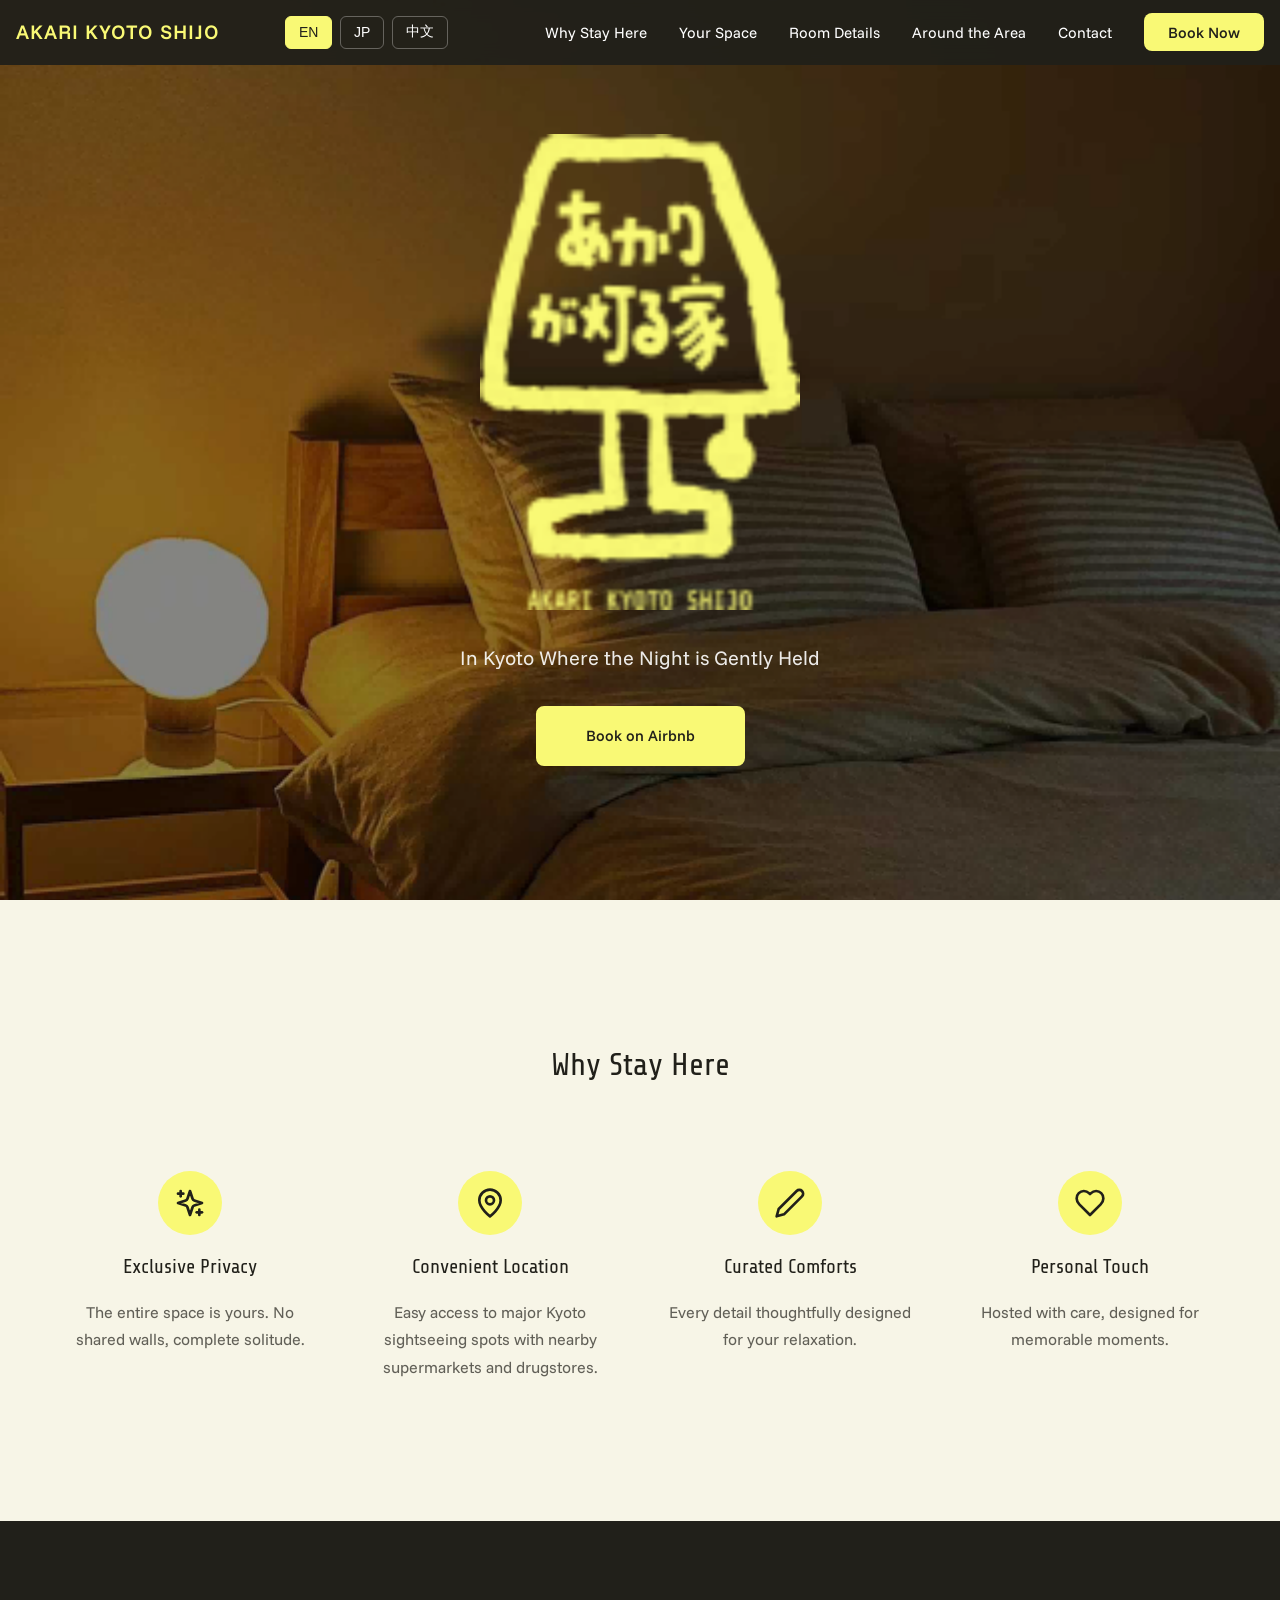
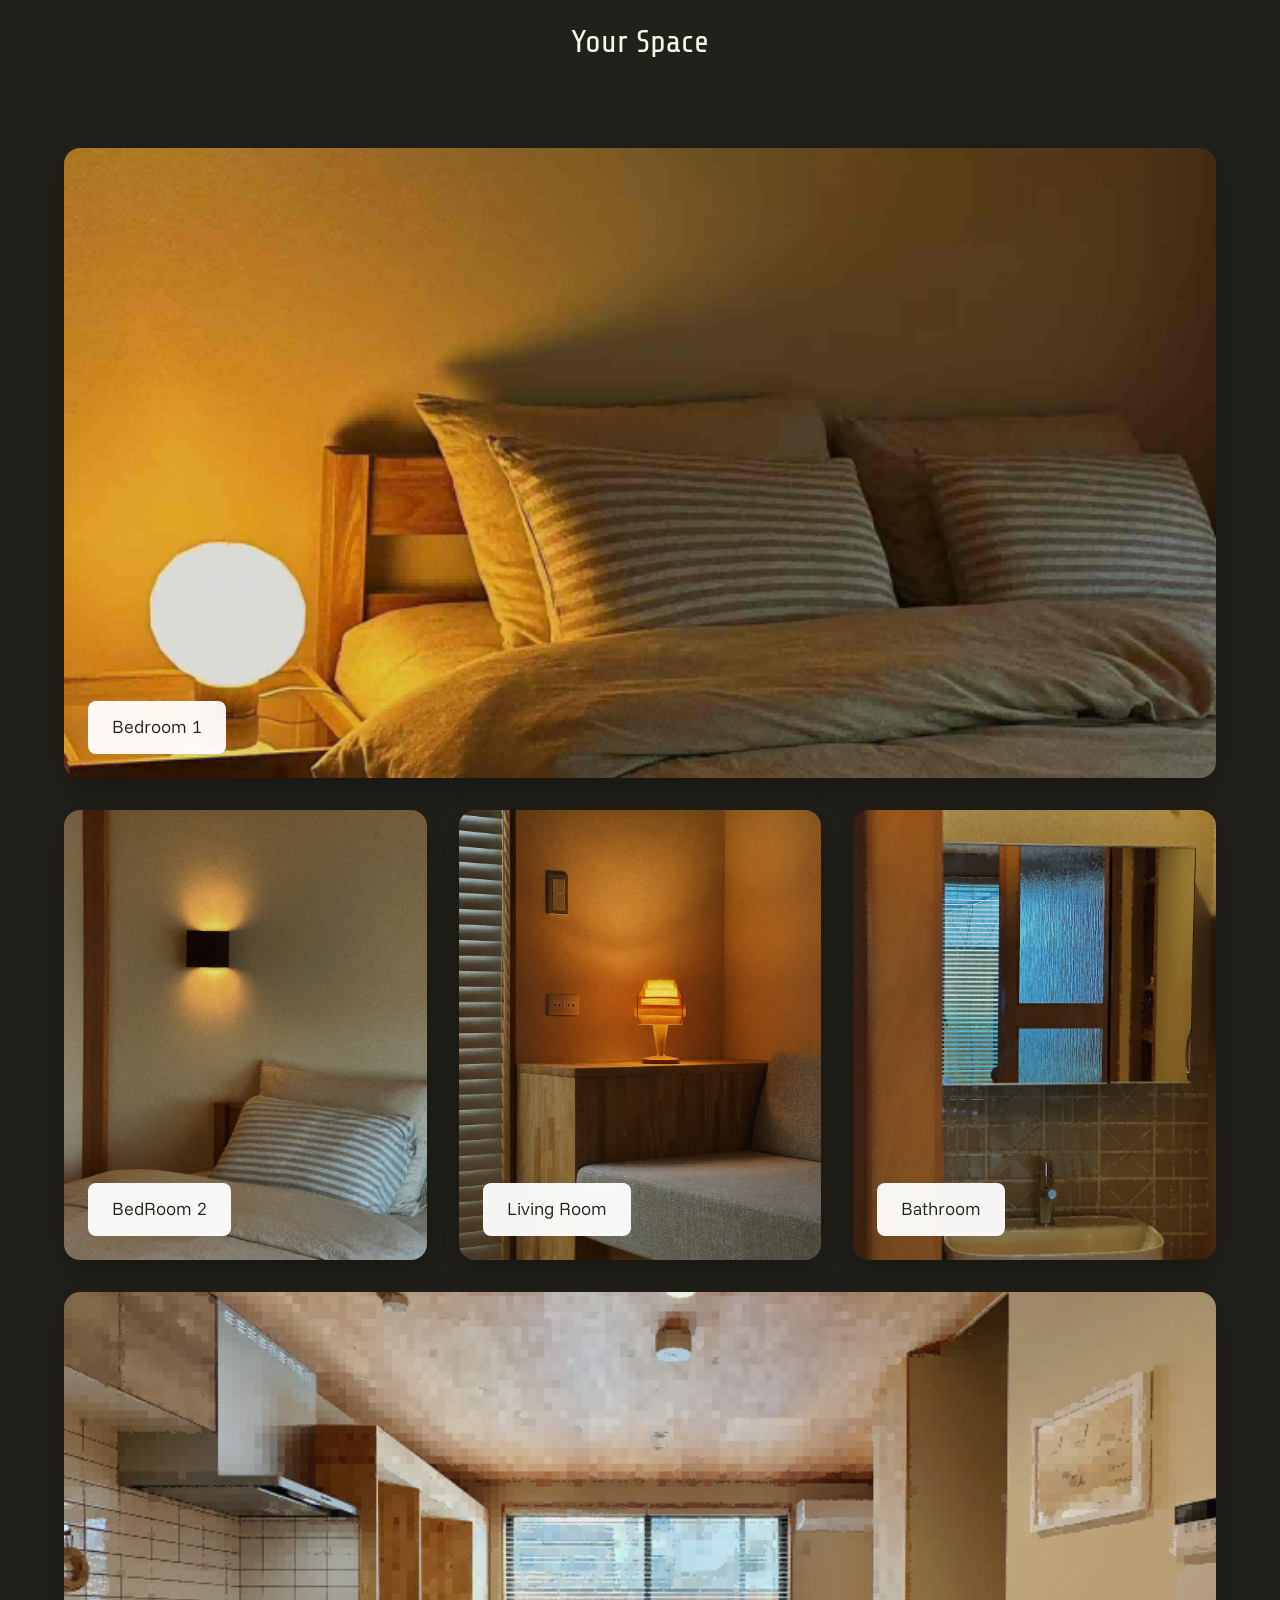
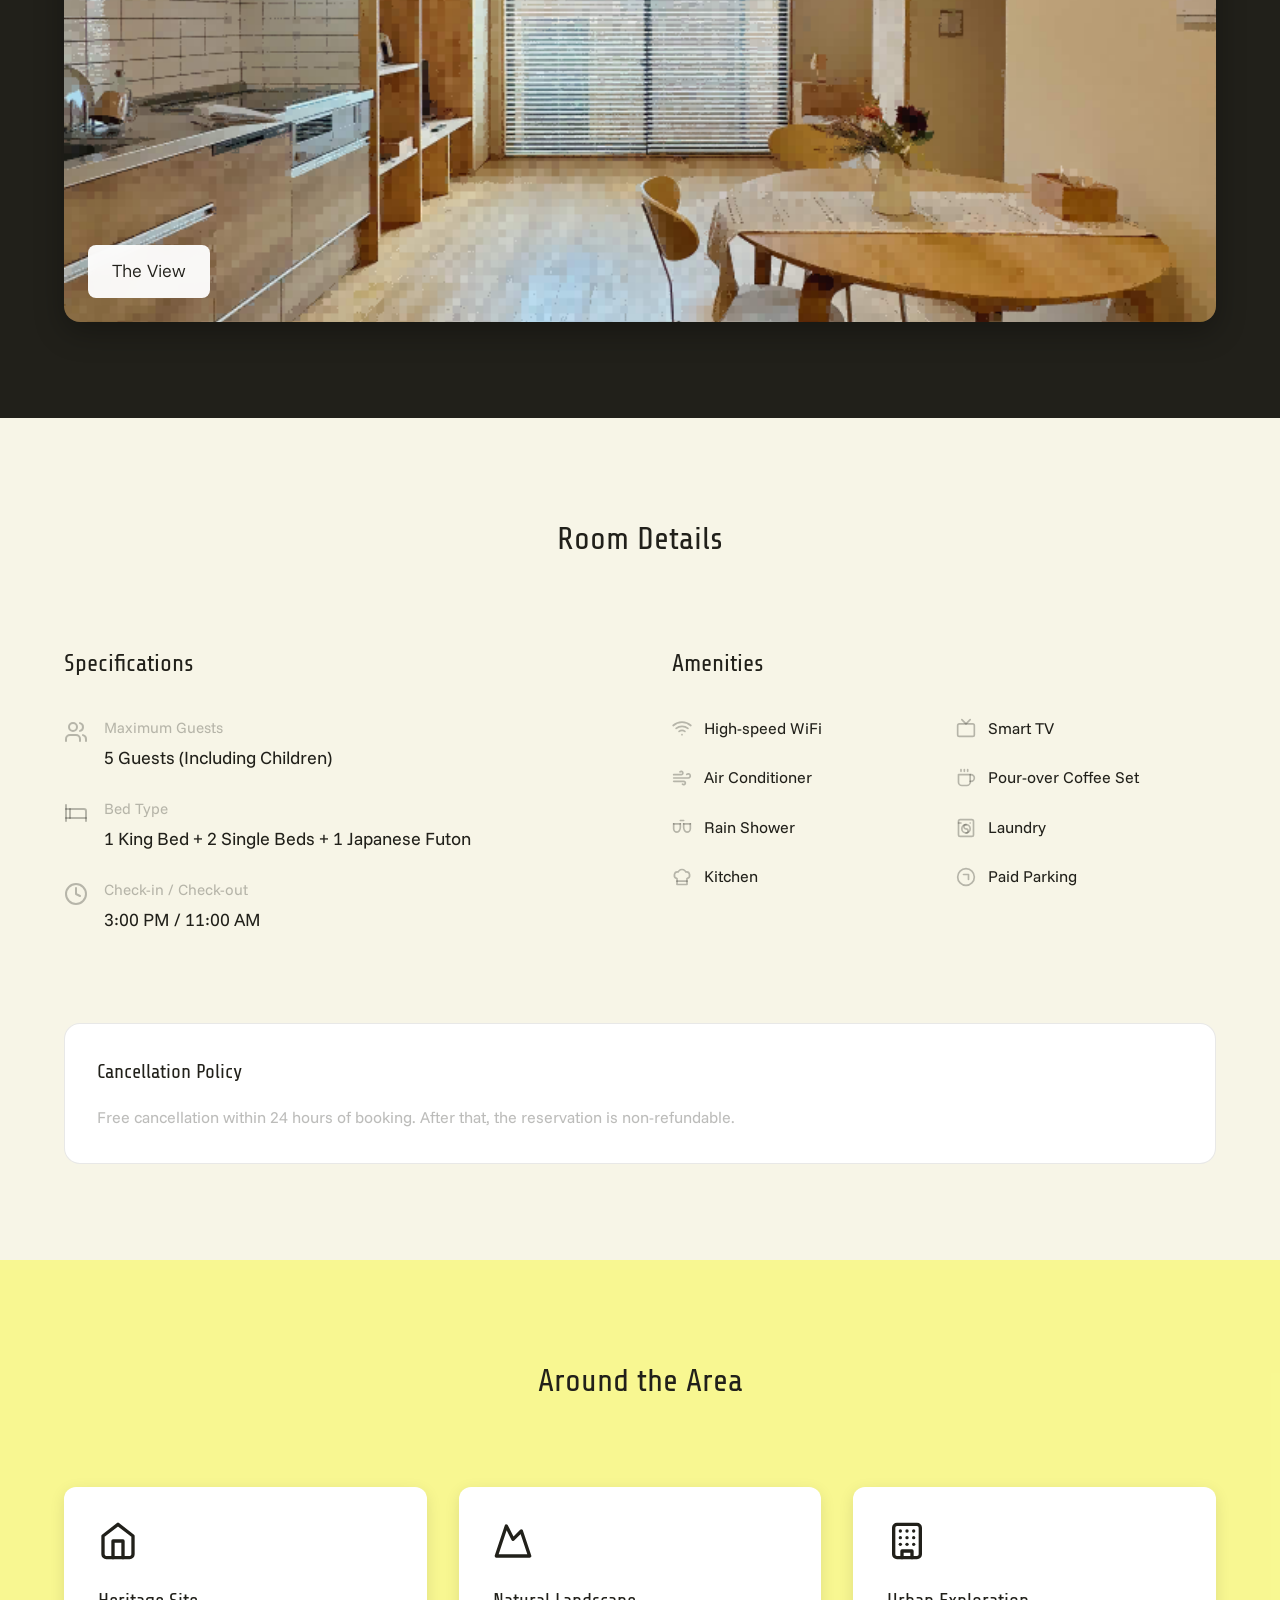
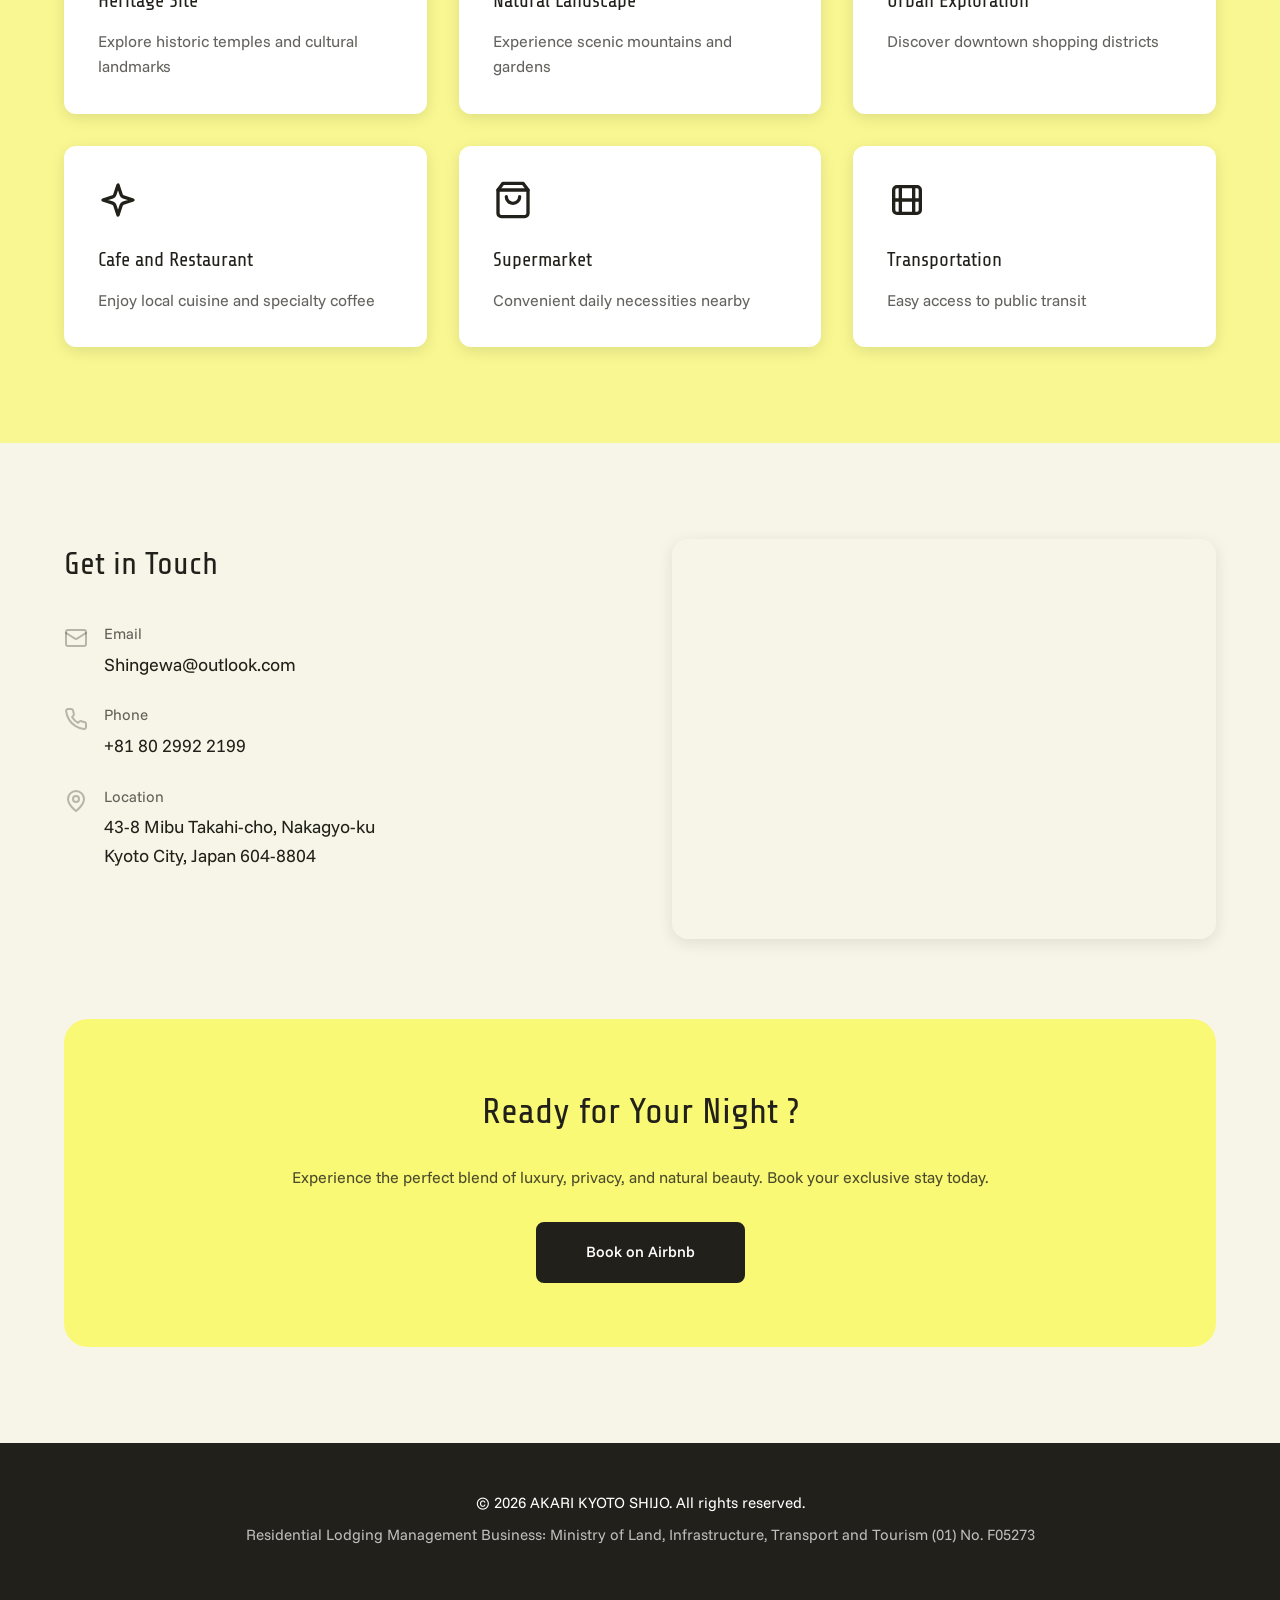
==== index.html @ cf1908b9 "Add files via upload" ====
<!DOCTYPE html>
<html lang="en">
<head>
    <meta charset="UTF-8">
    <meta name="viewport" content="width=device-width, initial-scale=1.0">
    <meta name="description" content="AKARI KYOTO SHIJO - Exclusive boutique homestay in Kyoto with complete privacy and luxury amenities">
    <title>AKARI KYOTO SHIJO | Exclusive Boutique Homestay in Kyoto</title>
    <link rel="stylesheet" href="assets/css/style.css">
    <link rel="preconnect" href="https://fonts.googleapis.com">
    <link rel="preconnect" href="https://fonts.gstatic.com" crossorigin>
    <link href="https://fonts.googleapis.com/css2?family=Share+Tech&family=Funnel+Sans:wght@300;400;500;600&family=M+PLUS+1+Code:wght@300;400;500&family=M+PLUS+1:wght@500&family=Noto+Sans+SC:wght@300;400;500&display=swap" rel="stylesheet">
</head>
<body data-lang="EN">
    <!-- Navigation -->
    <nav class="navigation" id="navigation">
        <div class="nav-container">
            <!-- Logo will be added via CSS background or you can add img tag -->
            <div class="nav-logo">
                <a href="index.html">AKARI KYOTO SHIJO</a>
            </div>

            <!-- Language Switcher -->
            <div class="language-switcher">
                <button class="lang-btn active" data-lang="EN">EN</button>
                <button class="lang-btn" data-lang="JP">JP</button>
                <button class="lang-btn" data-lang="中文">中文</button>
            </div>

            <!-- Mobile Menu Toggle -->
            <button class="mobile-menu-toggle" id="mobile-menu-toggle">
                <span></span>
                <span></span>
                <span></span>
            </button>

            <!-- Navigation Menu -->
            <ul class="nav-menu" id="nav-menu">
                <li><a href="#why-stay" data-i18n="nav.whyStay">Why Stay Here</a></li>
                <li><a href="#your-space" data-i18n="nav.yourSpace">Your Space</a></li>
                <li><a href="#room-details" data-i18n="nav.roomDetails">Room Details</a></li>
                <li><a href="#area" data-i18n="nav.area">Around the Area</a></li>
                <li><a href="#contact" data-i18n="nav.contact">Contact</a></li>
                <li><a href="https://airbnb.com" target="_blank" class="btn-book" data-i18n="nav.bookNow">Book Now</a></li>
            </ul>
        </div>
    </nav>

    <!-- Hero Section -->
    <section id="home" class="hero-section">
        <div class="hero-slideshow">
            <img src="assets/images/hero-1.png" alt="AKARI KYOTO SHIJO" class="hero-image active">
            <img src="assets/images/hero-2.png" alt="AKARI KYOTO SHIJO" class="hero-image">
            <img src="assets/images/hero-3.png" alt="AKARI KYOTO SHIJO" class="hero-image">
            <img src="assets/images/hero-4.png" alt="AKARI KYOTO SHIJO" class="hero-image">
            <div class="hero-overlay"></div>
        </div>
        
        <div class="hero-content">
            <img src="assets/images/logo.png" alt="AKARI KYOTO SHIJO" class="hero-logo">
            <p class="hero-tagline" data-i18n="hero.tagline">In Kyoto Where the Night is Gently Held</p>
            <a href="https://airbnb.com" target="_blank" class="btn-primary" data-i18n="hero.cta">Book on Airbnb</a>
        </div>
    </section>

    <!-- Why Stay Here -->
    <section id="why-stay" class="why-stay-section">
        <div class="container">
            <h2 class="section-title" data-i18n="whyStay.title">Why Stay Here</h2>
            
            <div class="why-stay-grid">
                <div class="feature-card">
                    <div class="feature-icon">
                        <svg xmlns="http://www.w3.org/2000/svg" width="32" height="32" viewBox="0 0 24 24" fill="none" stroke="currentColor" stroke-width="2" stroke-linecap="round" stroke-linejoin="round"><path d="m12 3-1.912 5.813a2 2 0 0 1-1.275 1.275L3 12l5.813 1.912a2 2 0 0 1 1.275 1.275L12 21l1.912-5.813a2 2 0 0 1 1.275-1.275L21 12l-5.813-1.912a2 2 0 0 1-1.275-1.275L12 3Z"/><path d="M5 3v4"/><path d="M19 17v4"/><path d="M3 5h4"/><path d="M17 19h4"/></svg>
                    </div>
                    <h3 data-i18n="whyStay.privacy.title">Exclusive Privacy</h3>
                    <p data-i18n="whyStay.privacy.desc">The entire space is yours. No shared walls, complete solitude.</p>
                </div>

                <div class="feature-card">
                    <div class="feature-icon">
                        <svg xmlns="http://www.w3.org/2000/svg" width="32" height="32" viewBox="0 0 24 24" fill="none" stroke="currentColor" stroke-width="2" stroke-linecap="round" stroke-linejoin="round"><path d="M20 10c0 6-8 12-8 12s-8-6-8-12a8 8 0 0 1 16 0Z"/><circle cx="12" cy="10" r="3"/></svg>
                    </div>
                    <h3 data-i18n="whyStay.nature.title">Convenient Location</h3>
                    <p data-i18n="whyStay.nature.desc">Easy access to major Kyoto sightseeing spots with nearby supermarkets and drugstores.</p>
                </div>

                <div class="feature-card">
                    <div class="feature-icon">
                        <svg xmlns="http://www.w3.org/2000/svg" width="32" height="32" viewBox="0 0 24 24" fill="none" stroke="currentColor" stroke-width="2" stroke-linecap="round" stroke-linejoin="round"><path d="M17 3a2.828 2.828 0 1 1 4 4L7.5 20.5 2 22l1.5-5.5L17 3z"/></svg>
                    </div>
                    <h3 data-i18n="whyStay.comfort.title">Curated Comforts</h3>
                    <p data-i18n="whyStay.comfort.desc">Every detail thoughtfully designed for your relaxation.</p>
                </div>

                <div class="feature-card">
                    <div class="feature-icon">
                        <svg xmlns="http://www.w3.org/2000/svg" width="32" height="32" viewBox="0 0 24 24" fill="none" stroke="currentColor" stroke-width="2" stroke-linecap="round" stroke-linejoin="round"><path d="M20.42 4.58a5.4 5.4 0 0 0-7.65 0l-.77.78-.77-.78a5.4 5.4 0 0 0-7.65 0C1.46 6.7 1.33 10.28 4 13l8 8 8-8c2.67-2.72 2.54-6.3.42-8.42z"/></svg>
                    </div>
                    <h3 data-i18n="whyStay.touch.title">Personal Touch</h3>
                    <p data-i18n="whyStay.touch.desc">Hosted with care, designed for memorable moments.</p>
                </div>
            </div>
        </div>
    </section>

    <!-- Space Gallery -->
    <section id="your-space" class="space-section">
        <div class="container">
            <h2 class="section-title light" data-i18n="space.title">Your Space</h2>

            <div class="space-grid">
                <!-- Bedroom 1 (Full Width) -->
                <div class="space-item full-width" data-gallery="bedroom1">
                    <img src="assets/images/bedroom1-main.png" alt="Bedroom 1">
                    <div class="space-label">
                        <p data-i18n="space.bedroom1">Bedroom 1</p>
                    </div>
                </div>

                <!-- Grid Row -->
                <div class="space-item" data-gallery="bedroom2">
                    <img src="assets/images/bedroom2-main.png" alt="Bedroom 2">
                    <div class="space-label">
                        <p data-i18n="space.bedroom2">Bedroom 2</p>
                    </div>
                </div>

                <div class="space-item" data-gallery="livingRoom">
                    <img src="assets/images/living-main.png" alt="Living Room">
                    <div class="space-label">
                        <p data-i18n="space.livingRoom">Living Room</p>
                    </div>
                </div>

                <div class="space-item" data-gallery="bathroom">
                    <img src="assets/images/bathroom-main.png" alt="Bathroom">
                    <div class="space-label">
                        <p data-i18n="space.bathroom">Bathroom</p>
                    </div>
                </div>

                <!-- View (Full Width) -->
                <div class="space-item full-width" data-gallery="view">
                    <img src="assets/images/view-main.png" alt="The View">
                    <div class="space-label">
                        <p data-i18n="space.view">The View</p>
                    </div>
                </div>
            </div>
        </div>
    </section>

    <!-- Gallery Modal -->
    <div id="gallery-modal" class="gallery-modal">
        <div class="gallery-modal-content">
            <button class="gallery-close">&times;</button>
            <h3 id="gallery-title"></h3>
            <div class="gallery-slideshow">
                <button class="gallery-prev">&#10094;</button>
                <div class="gallery-images" id="gallery-images"></div>
                <button class="gallery-next">&#10095;</button>
            </div>
        </div>
    </div>

    <!-- Room Details -->
    <section id="room-details" class="room-details-section">
        <div class="container">
            <h2 class="section-title" data-i18n="roomDetails.title">Room Details</h2>

            <div class="room-details-grid">
                <!-- Specifications -->
                <div class="room-specs">
                    <h3 data-i18n="roomDetails.specs">Specifications</h3>
                    
                    <div class="spec-item">
                        <svg xmlns="http://www.w3.org/2000/svg" width="24" height="24" viewBox="0 0 24 24" fill="none" stroke="currentColor" stroke-width="2" stroke-linecap="round" stroke-linejoin="round"><path d="M16 21v-2a4 4 0 0 0-4-4H6a4 4 0 0 0-4 4v2"/><circle cx="9" cy="7" r="4"/><path d="M22 21v-2a4 4 0 0 0-3-3.87"/><path d="M16 3.13a4 4 0 0 1 0 7.75"/></svg>
                        <div>
                            <p class="label" data-i18n="roomDetails.maxGuests">Maximum Guests</p>
                            <p class="value" data-i18n="roomDetails.maxGuestsValue">5 Guests (Including Children)</p>
                        </div>
                    </div>

                    <div class="spec-item">
                        <svg xmlns="http://www.w3.org/2000/svg" width="24" height="24" viewBox="0 0 24 24" fill="none" stroke="currentColor" stroke-width="2" stroke-linecap="round" stroke-linejoin="round"><path d="M2 4v16"/><path d="M2 8h18a2 2 0 0 1 2 2v10"/><path d="M2 17h20"/><path d="M6 8v9"/></svg>
                        <div>
                            <p class="label" data-i18n="roomDetails.bedType">Bed Type</p>
                            <p class="value" data-i18n="roomDetails.bedTypeValue">1 King Bed + 2 Single Beds + 1 Japanese Futon</p>
                        </div>
                    </div>

                    <div class="spec-item">
                        <svg xmlns="http://www.w3.org/2000/svg" width="24" height="24" viewBox="0 0 24 24" fill="none" stroke="currentColor" stroke-width="2" stroke-linecap="round" stroke-linejoin="round"><circle cx="12" cy="12" r="10"/><polyline points="12 6 12 12 16 14"/></svg>
                        <div>
                            <p class="label" data-i18n="roomDetails.checkInOut">Check-in / Check-out</p>
                            <p class="value" data-i18n="roomDetails.checkInOutValue">3:00 PM / 11:00 AM</p>
                        </div>
                    </div>
                </div>

                <!-- Amenities -->
                <div class="room-amenities">
                    <h3 data-i18n="roomDetails.amenities">Amenities</h3>
                    
                    <div class="amenities-grid">
                        <div class="amenity-item">
                            <svg xmlns="http://www.w3.org/2000/svg" width="20" height="20" viewBox="0 0 24 24" fill="none" stroke="currentColor" stroke-width="2" stroke-linecap="round" stroke-linejoin="round"><path d="M5 12.55a11 11 0 0 1 14.08 0"/><path d="M1.42 9a16 16 0 0 1 21.16 0"/><path d="M8.53 16.11a6 6 0 0 1 6.95 0"/><line x1="12" y1="20" x2="12.01" y2="20"/></svg>
                            <span data-i18n="roomDetails.wifi">High-speed WiFi</span>
                        </div>
                        <div class="amenity-item">
                            <svg xmlns="http://www.w3.org/2000/svg" width="20" height="20" viewBox="0 0 24 24" fill="none" stroke="currentColor" stroke-width="2" stroke-linecap="round" stroke-linejoin="round"><rect x="2" y="7" width="20" height="15" rx="2" ry="2"/><polyline points="17 2 12 7 7 2"/></svg>
                            <span data-i18n="roomDetails.tv">Smart TV</span>
                        </div>
                        <div class="amenity-item">
                            <svg xmlns="http://www.w3.org/2000/svg" width="20" height="20" viewBox="0 0 24 24" fill="none" stroke="currentColor" stroke-width="2" stroke-linecap="round" stroke-linejoin="round"><path d="M17.7 7.7a2.5 2.5 0 1 1 1.8 4.3H2"/><path d="M9.6 4.6A2 2 0 1 1 11 8H2"/><path d="M12.6 19.4A2 2 0 1 0 14 16H2"/></svg>
                            <span data-i18n="roomDetails.ac">Air Conditioner</span>
                        </div>
                        <div class="amenity-item">
                            <svg xmlns="http://www.w3.org/2000/svg" width="20" height="20" viewBox="0 0 24 24" fill="none" stroke="currentColor" stroke-width="2" stroke-linecap="round" stroke-linejoin="round"><path d="M17 8h1a4 4 0 1 1 0 8h-1"/><path d="M3 8h14v9a4 4 0 0 1-4 4H7a4 4 0 0 1-4-4Z"/><line x1="6" y1="2" x2="6" y2="4"/><line x1="10" y1="2" x2="10" y2="4"/><line x1="14" y1="2" x2="14" y2="4"/></svg>
                            <span data-i18n="roomDetails.coffee">Pour-over Coffee Set</span>
                        </div>
                        <div class="amenity-item">
                            <svg xmlns="http://www.w3.org/2000/svg" width="20" height="20" viewBox="0 0 24 24" fill="none" stroke="currentColor" stroke-width="2" stroke-linecap="round" stroke-linejoin="round"><path d="M10 3h4"/><path d="M10 7v4c0 3.3-2 6-4 6a4 4 0 0 1-4-4V7"/><line x1="2" y1="7" x2="10" y2="7"/><path d="M14 7v4c0 3.3 2 6 4 6a4 4 0 0 0 4-4V7"/><line x1="14" y1="7" x2="22" y2="7"/></svg>
                            <span data-i18n="roomDetails.shower">Rain Shower</span>
                        </div>
                        <div class="amenity-item">
                            <svg xmlns="http://www.w3.org/2000/svg" width="20" height="20" viewBox="0 0 24 24" fill="none" stroke="currentColor" stroke-width="2" stroke-linecap="round" stroke-linejoin="round"><path d="M3 6h3"/><path d="M17 6h.01"/><rect width="18" height="20" x="3" y="2" rx="2"/><circle cx="12" cy="13" r="5"/><path d="M12 18a2.5 2.5 0 0 0 0-5 2.5 2.5 0 0 1 0-5"/></svg>
                            <span data-i18n="roomDetails.laundry">Laundry</span>
                        </div>
                        <div class="amenity-item">
                            <svg xmlns="http://www.w3.org/2000/svg" width="20" height="20" viewBox="0 0 24 24" fill="none" stroke="currentColor" stroke-width="2" stroke-linecap="round" stroke-linejoin="round"><path d="M6 13.87A4 4 0 0 1 7.41 6a5.11 5.11 0 0 1 1.05-1.54 5 5 0 0 1 7.08 0A5.11 5.11 0 0 1 16.59 6 4 4 0 0 1 18 13.87V21H6Z"/><line x1="6" y1="17" x2="18" y2="17"/></svg>
                            <span data-i18n="roomDetails.supermarket">Kitchen</span>
                        </div>
                        <div class="amenity-item">
                            <svg xmlns="http://www.w3.org/2000/svg" width="20" height="20" viewBox="0 0 24 24" fill="none" stroke="currentColor" stroke-width="2" stroke-linecap="round" stroke-linejoin="round"><circle cx="12" cy="12" r="10"/><path d="M9 9h6v6"/></svg>
                            <span data-i18n="roomDetails.parking">Paid Parking</span>
                        </div>
                    </div>
                </div>
            </div>

            <!-- Cancellation Policy -->
            <div class="cancellation-policy">
                <h3 data-i18n="roomDetails.cancellation">Cancellation Policy</h3>
                <p data-i18n="roomDetails.cancellationText">Free cancellation within 24 hours of booking. After that, the reservation is non-refundable.</p>
            </div>
        </div>
    </section>

    <!-- Around the Area -->
    <section id="area" class="area-section">
        <div class="container">
            <h2 class="section-title" data-i18n="area.title">Around the Area</h2>

            <div class="area-grid">
                <a href="heritage-site.html" class="area-card">
                    <svg xmlns="http://www.w3.org/2000/svg" width="40" height="40" viewBox="0 0 24 24" fill="none" stroke="currentColor" stroke-width="2" stroke-linecap="round" stroke-linejoin="round"><path d="M3 9l9-7 9 7v11a2 2 0 0 1-2 2H5a2 2 0 0 1-2-2z"/><polyline points="9 22 9 12 15 12 15 22"/></svg>
                    <h3 data-i18n="area.heritage.title">Heritage Site</h3>
                    <p data-i18n="area.heritage.desc">Explore historic temples and cultural landmarks</p>
                </a>

                <a href="natural-landscape.html" class="area-card">
                    <svg xmlns="http://www.w3.org/2000/svg" width="40" height="40" viewBox="0 0 24 24" fill="none" stroke="currentColor" stroke-width="2" stroke-linecap="round" stroke-linejoin="round"><path d="m8 3 4 8 5-5 5 15H2L8 3z"/></svg>
                    <h3 data-i18n="area.nature.title">Natural Landscape</h3>
                    <p data-i18n="area.nature.desc">Experience scenic mountains and gardens</p>
                </a>

                <a href="urban-exploration.html" class="area-card">
                    <svg xmlns="http://www.w3.org/2000/svg" width="40" height="40" viewBox="0 0 24 24" fill="none" stroke="currentColor" stroke-width="2" stroke-linecap="round" stroke-linejoin="round"><rect width="16" height="20" x="4" y="2" rx="2" ry="2"/><path d="M9 22v-4h6v4"/><path d="M8 6h.01"/><path d="M16 6h.01"/><path d="M12 6h.01"/><path d="M12 10h.01"/><path d="M12 14h.01"/><path d="M16 10h.01"/><path d="M16 14h.01"/><path d="M8 10h.01"/><path d="M8 14h.01"/></svg>
                    <h3 data-i18n="area.urban.title">Urban Exploration</h3>
                    <p data-i18n="area.urban.desc">Discover downtown shopping districts</p>
                </a>

                <a href="cafe-restaurant.html" class="area-card">
                    <svg xmlns="http://www.w3.org/2000/svg" width="40" height="40" viewBox="0 0 24 24" fill="none" stroke="currentColor" stroke-width="2" stroke-linecap="round" stroke-linejoin="round"><path d="m12 3-1.912 5.813a2 2 0 0 1-1.275 1.275L3 12l5.813 1.912a2 2 0 0 1 1.275 1.275L12 21l1.912-5.813a2 2 0 0 1 1.275-1.275L21 12l-5.813-1.912a2 2 0 0 1-1.275-1.275L12 3Z"/></svg>
                    <h3 data-i18n="area.cafe.title">Cafe and Restaurant</h3>
                    <p data-i18n="area.cafe.desc">Enjoy local cuisine and specialty coffee</p>
                </a>

                <a href="supermarket.html" class="area-card">
                    <svg xmlns="http://www.w3.org/2000/svg" width="40" height="40" viewBox="0 0 24 24" fill="none" stroke="currentColor" stroke-width="2" stroke-linecap="round" stroke-linejoin="round"><path d="M6 2L3 6v14a2 2 0 0 0 2 2h14a2 2 0 0 0 2-2V6l-3-4z"/><line x1="3" y1="6" x2="21" y2="6"/><path d="M16 10a4 4 0 0 1-8 0"/></svg>
                    <h3 data-i18n="area.supermarket.title">Supermarket</h3>
                    <p data-i18n="area.supermarket.desc">Convenient daily necessities nearby</p>
                </a>

                <a href="transportation.html" class="area-card">
                    <svg xmlns="http://www.w3.org/2000/svg" width="40" height="40" viewBox="0 0 24 24" fill="none" stroke="currentColor" stroke-width="2" stroke-linecap="round" stroke-linejoin="round"><rect x="4" y="4" width="16" height="16" rx="2"/><path d="M4 12h16"/><path d="M8 4v16"/><path d="M16 4v16"/></svg>
                    <h3 data-i18n="area.transport.title">Transportation</h3>
                    <p data-i18n="area.transport.desc">Easy access to public transit</p>
                </a>
            </div>
        </div>
    </section>

    <!-- Contact Section -->
    <section id="contact" class="contact-section">
        <div class="container">
            <div class="contact-grid">
                <!-- Contact Info -->
                <div class="contact-info">
                    <h2 data-i18n="contact.title">Get in Touch</h2>
                    
                    <div class="contact-item">
                        <svg xmlns="http://www.w3.org/2000/svg" width="24" height="24" viewBox="0 0 24 24" fill="none" stroke="currentColor" stroke-width="2" stroke-linecap="round" stroke-linejoin="round"><rect width="20" height="16" x="2" y="4" rx="2"/><path d="m22 7-8.97 5.7a1.94 1.94 0 0 1-2.06 0L2 7"/></svg>
                        <div>
                            <p class="label" data-i18n="contact.email">Email</p>
                            <a href="mailto:Shingewa@outlook.com">Shingewa@outlook.com</a>
                        </div>
                    </div>

                    <div class="contact-item">
                        <svg xmlns="http://www.w3.org/2000/svg" width="24" height="24" viewBox="0 0 24 24" fill="none" stroke="currentColor" stroke-width="2" stroke-linecap="round" stroke-linejoin="round"><path d="M22 16.92v3a2 2 0 0 1-2.18 2 19.79 19.79 0 0 1-8.63-3.07 19.5 19.5 0 0 1-6-6 19.79 19.79 0 0 1-3.07-8.67A2 2 0 0 1 4.11 2h3a2 2 0 0 1 2 1.72 12.84 12.84 0 0 0 .7 2.81 2 2 0 0 1-.45 2.11L8.09 9.91a16 16 0 0 0 6 6l1.27-1.27a2 2 0 0 1 2.11-.45 12.84 12.84 0 0 0 2.81.7A2 2 0 0 1 22 16.92z"/></svg>
                        <div>
                            <p class="label" data-i18n="contact.phone">Phone</p>
                            <a href="tel:+81802992199">+81 80 2992 2199</a>
                        </div>
                    </div>

                    <div class="contact-item">
                        <svg xmlns="http://www.w3.org/2000/svg" width="24" height="24" viewBox="0 0 24 24" fill="none" stroke="currentColor" stroke-width="2" stroke-linecap="round" stroke-linejoin="round"><path d="M20 10c0 6-8 12-8 12s-8-6-8-12a8 8 0 0 1 16 0Z"/><circle cx="12" cy="10" r="3"/></svg>
                        <div>
                            <p class="label" data-i18n="contact.location">Location</p>
                            <p data-i18n="contact.address">43-8 Mibu Takahi-cho, Nakagyo-ku<br>Kyoto City, Japan 604-8804</p>
                        </div>
                    </div>
                </div>

                <!-- Map -->
                <div class="contact-map">
                    <iframe 
                        src="https://www.google.com/maps/embed?pb=!1m18!1m12!1m3!1d3268.0746865988226!2d135.74417!3d35.00194!2m3!1f0!2f0!3f0!3m2!1i1024!2i768!4f13.1!3m3!1m2!1s0x600108c3c3c3c3c3%3A0x0!2zMzXCsDAwJzA3LjAiTiAxMzXCsDQ0JzM5LjAiRQ!5e0!3m2!1sen!2sjp!4v1234567890"
                        width="100%"
                        height="100%"
                        style="border:0;"
                        allowfullscreen
                        loading="lazy"
                        referrerpolicy="no-referrer-when-downgrade"
                        title="AKARI KYOTO SHIJO Location">
                    </iframe>
                </div>
            </div>

            <!-- Final CTA -->
            <div class="final-cta">
                <h2 data-i18n="contact.ctaTitle">Ready for Your Night ?</h2>
                <p data-i18n="contact.ctaDesc">Experience the perfect blend of luxury, privacy, and natural beauty. Book your exclusive stay today.</p>
                <a href="https://airbnb.com" target="_blank" class="btn-secondary" data-i18n="contact.ctaButton">Book on Airbnb</a>
            </div>
        </div>
    </section>

    <!-- Footer -->
    <footer class="footer">
        <div class="container">
            <p data-i18n="footer.copyright">© 2026 AKARI KYOTO SHIJO. All rights reserved.</p>
            <p class="footer-registration" data-i18n="footer.registration">Residential Lodging Management Business: Ministry of Land, Infrastructure, Transport and Tourism (01) No. F05273</p>
        </div>
    </footer>

    <script src="assets/js/translations.js"></script>
    <script src="assets/js/script.js"></script>
</body>
</html>
---- assets/css/style.css ----
/* ==========================================
   AKARI KYOTO SHIJO - Main Stylesheet
   ========================================== */

/* CSS Reset & Base Styles */
* {
    margin: 0;
    padding: 0;
    box-sizing: border-box;
}

:root {
    --brand-yellow: #F9F975;
    --deep-charcoal: #21201A;
    --warm-cream: #F7F5E7;
    --charcoal-alpha-70: rgba(33, 32, 26, 0.7);
    --charcoal-alpha-30: rgba(33, 32, 26, 0.3);
    --charcoal-alpha-10: rgba(33, 32, 26, 0.1);
}

html {
    scroll-behavior: smooth;
}

body {
    font-family: 'Funnel Sans', sans-serif;
    font-weight: 400;
    line-height: 1.6;
    color: var(--deep-charcoal);
    background-color: var(--warm-cream);
}

/* Language-specific fonts */
body[data-lang="JP"] {
    font-family: 'M PLUS 1 Code', monospace;
}

body[data-lang="JP"] h1,
body[data-lang="JP"] h2,
body[data-lang="JP"] h3 {
    font-family: 'M PLUS 1', sans-serif;
    font-weight: 500;
}

body[data-lang="中文"] {
    font-family: 'Noto Sans SC', sans-serif;
}

body[data-lang="中文"] h1,
body[data-lang="中文"] h2,
body[data-lang="中文"] h3 {
    font-family: 'Noto Sans SC', sans-serif;
    font-weight: 500;
}

h1, h2, h3 {
    font-family: 'Share Tech', sans-serif;
    font-weight: 300;
}

img {
    max-width: 100%;
    display: block;
}

a {
    text-decoration: none;
    color: inherit;
}

.container {
    max-width: 1600px;
    margin: 0 auto;
    padding: 0 1rem;
}

@media (min-width: 1024px) {
    .container {
        padding: 0 2rem;
    }
}

/* ==========================================
   NAVIGATION
   ========================================== */
.navigation {
    position: fixed;
    top: 0;
    left: 0;
    right: 0;
    z-index: 1000;
    background-color: rgba(33, 32, 26, 0.95);
    backdrop-filter: blur(10px);
    padding: 1rem 0;
    transition: all 0.3s ease;
}

.nav-container {
    max-width: 1600px;
    margin: 0 auto;
    padding: 0 1rem;
    display: flex;
    align-items: center;
    justify-content: space-between;
}

.nav-logo a {
    color: var(--brand-yellow);
    font-size: 1.25rem;
    font-weight: 600;
    letter-spacing: 1px;
}

.language-switcher {
    display: flex;
    gap: 0.5rem;
    margin-right: 2rem;
}

.lang-btn {
    background: transparent;
    border: 1px solid rgba(255, 255, 255, 0.3);
    color: white;
    padding: 0.4rem 0.8rem;
    border-radius: 6px;
    cursor: pointer;
    transition: all 0.3s ease;
    font-size: 0.875rem;
}

.lang-btn:hover {
    border-color: var(--brand-yellow);
    color: var(--brand-yellow);
}

.lang-btn.active {
    background-color: var(--brand-yellow);
    color: var(--deep-charcoal);
    border-color: var(--brand-yellow);
}

.nav-menu {
    display: none;
    list-style: none;
    gap: 2rem;
    align-items: center;
}

.nav-menu a {
    color: white;
    transition: color 0.3s ease;
    font-size: 0.95rem;
}

.nav-menu a:hover {
    color: var(--brand-yellow);
}

.nav-menu .btn-book {
    background-color: var(--brand-yellow);
    color: var(--deep-charcoal);
    padding: 0.6rem 1.5rem;
    border-radius: 8px;
    font-weight: 500;
    transition: all 0.3s ease;
}

.nav-menu .btn-book:hover {
    background-color: transparent;
    border: 2px solid var(--brand-yellow);
    color: var(--brand-yellow);
}

/* Mobile Menu Toggle */
.mobile-menu-toggle {
    display: flex;
    flex-direction: column;
    gap: 4px;
    background: transparent;
    border: none;
    cursor: pointer;
    padding: 0.5rem;
}

.mobile-menu-toggle span {
    width: 25px;
    height: 2px;
    background-color: white;
    transition: all 0.3s ease;
}

@media (min-width: 1024px) {
    .mobile-menu-toggle {
        display: none;
    }

    .nav-menu {
        display: flex;
    }
}

/* Mobile Menu Active State */
.nav-menu.active {
    display: flex;
    flex-direction: column;
    position: absolute;
    top: 100%;
    left: 0;
    right: 0;
    background-color: rgba(33, 32, 26, 0.98);
    padding: 2rem 1rem;
    gap: 1.5rem;
}

/* ==========================================
   HERO SECTION
   ========================================== */
.hero-section {
    position: relative;
    height: 100vh;
    display: flex;
    align-items: center;
    justify-content: center;
    overflow: hidden;
}

.hero-slideshow {
    position: absolute;
    top: 0;
    left: 0;
    width: 100%;
    height: 100%;
}

.hero-image {
    position: absolute;
    width: 100%;
    height: 100%;
    object-fit: cover;
    opacity: 0;
    transition: opacity 1s ease-in-out;
}

.hero-image.active {
    opacity: 1;
}

.hero-overlay {
    position: absolute;
    top: 0;
    left: 0;
    width: 100%;
    height: 100%;
    background-color: rgba(0, 0, 0, 0.4);
}

.hero-content {
    position: relative;
    z-index: 10;
    text-align: center;
    color: white;
    padding: 2rem;
}

.hero-logo {
    width: 240px;
    max-width: 90%;
    height: auto;
    margin: 0 auto 2rem;
}

@media (min-width: 1024px) {
    .hero-logo {
        width: 320px;
    }
}

.hero-tagline {
    font-size: 1.25rem;
    color: rgba(255, 255, 255, 0.9);
    margin-bottom: 2rem;
    max-width: 600px;
    margin-left: auto;
    margin-right: auto;
}

.btn-primary {
    display: inline-block;
    background-color: var(--brand-yellow);
    color: var(--deep-charcoal);
    padding: 1rem 3rem;
    border-radius: 8px;
    font-weight: 500;
    font-size: 0.95rem;
    border: 2px solid var(--brand-yellow);
    transition: all 0.3s ease;
}

.btn-primary:hover {
    background-color: transparent;
    color: var(--brand-yellow);
}

/* ==========================================
   SECTION TITLES
   ========================================== */
.section-title {
    font-size: 1.75rem;
    text-align: center;
    margin-bottom: 3rem;
    font-weight: 300;
    color: var(--deep-charcoal);
}

.section-title.light {
    color: var(--warm-cream);
}

@media (min-width: 768px) {
    .section-title {
        font-size: 2rem;
        margin-bottom: 5rem;
    }
}

/* ==========================================
   WHY STAY SECTION
   ========================================== */
.why-stay-section {
    padding: 4rem 1rem;
    background-color: var(--warm-cream);
}

@media (min-width: 768px) {
    .why-stay-section {
        padding: 6rem 1.5rem;
    }
}

@media (min-width: 1024px) {
    .why-stay-section {
        padding: 8.75rem 2rem;
    }
}

.why-stay-grid {
    display: grid;
    grid-template-columns: 1fr;
    gap: 3rem;
}

@media (min-width: 640px) {
    .why-stay-grid {
        grid-template-columns: repeat(2, 1fr);
        gap: 2.5rem;
    }
}

@media (min-width: 1024px) {
    .why-stay-grid {
        grid-template-columns: repeat(4, 1fr);
        gap: 3rem;
    }
}

.feature-card {
    text-align: center;
}

.feature-icon {
    width: 64px;
    height: 64px;
    margin: 0 auto 1rem;
    border-radius: 50%;
    background-color: var(--brand-yellow);
    display: flex;
    align-items: center;
    justify-content: center;
}

.feature-icon svg {
    width: 32px;
    height: 32px;
    color: var(--deep-charcoal);
}

.feature-card h3 {
    font-size: 1.25rem;
    font-weight: 300;
    margin-bottom: 1rem;
    color: var(--deep-charcoal);
}

.feature-card p {
    line-height: 1.7;
    color: var(--charcoal-alpha-70);
}

/* ==========================================
   SPACE GALLERY SECTION
   ========================================== */
.space-section {
    padding: 4rem 1rem;
    background-color: var(--deep-charcoal);
}

@media (min-width: 768px) {
    .space-section {
        padding: 5rem 1.5rem;
    }
}

@media (min-width: 1024px) {
    .space-section {
        padding: 6rem 2rem;
    }
}

.space-grid {
    display: grid;
    gap: 2rem;
}

@media (min-width: 1024px) {
    .space-grid {
        grid-template-columns: repeat(3, 1fr);
    }
}

.space-item {
    position: relative;
    height: 50vh;
    border-radius: 1rem;
    overflow: hidden;
    box-shadow: 0 10px 30px rgba(0, 0, 0, 0.3);
    cursor: pointer;
    transition: all 0.3s ease;
}

.space-item:hover {
    box-shadow: 0 15px 40px rgba(0, 0, 0, 0.5);
    transform: translateY(-4px);
}

.space-item.full-width {
    grid-column: 1 / -1;
    height: 60vh;
}

@media (min-width: 1024px) {
    .space-item.full-width {
        height: 70vh;
    }
}

.space-item img {
    width: 100%;
    height: 100%;
    object-fit: cover;
}

.space-label {
    position: absolute;
    bottom: 1.5rem;
    left: 1.5rem;
    background-color: rgba(255, 255, 255, 0.95);
    backdrop-filter: blur(10px);
    padding: 0.75rem 1.5rem;
    border-radius: 8px;
    pointer-events: none;
}

.space-label p {
    color: var(--deep-charcoal);
    font-weight: 300;
    font-size: 1.125rem;
}

/* Gallery Modal */
.gallery-modal {
    display: none;
    position: fixed;
    z-index: 2000;
    left: 0;
    top: 0;
    width: 100%;
    height: 100%;
    background-color: rgba(0, 0, 0, 0.95);
}

.gallery-modal.active {
    display: flex;
    align-items: center;
    justify-content: center;
}

.gallery-modal-content {
    position: relative;
    width: 90%;
    max-width: 1200px;
    padding: 2rem;
}

.gallery-close {
    position: absolute;
    top: 1rem;
    right: 1rem;
    font-size: 3rem;
    color: white;
    background: transparent;
    border: none;
    cursor: pointer;
    z-index: 10;
}

#gallery-title {
    color: white;
    text-align: center;
    margin-bottom: 2rem;
    font-size: 1.5rem;
    font-weight: 300;
}

.gallery-slideshow {
    position: relative;
}

.gallery-images {
    width: 100%;
    height: 70vh;
    display: flex;
    align-items: center;
    justify-content: center;
}

.gallery-images img {
    max-width: 100%;
    max-height: 100%;
    object-fit: contain;
    display: none;
}

.gallery-images img.active {
    display: block;
}

.gallery-prev,
.gallery-next {
    position: absolute;
    top: 50%;
    transform: translateY(-50%);
    background-color: rgba(255, 255, 255, 0.3);
    color: white;
    border: none;
    font-size: 2rem;
    padding: 1rem;
    cursor: pointer;
    transition: background-color 0.3s ease;
    z-index: 10;
}

.gallery-prev:hover,
.gallery-next:hover {
    background-color: rgba(255, 255, 255, 0.5);
}

.gallery-prev {
    left: 1rem;
}

.gallery-next {
    right: 1rem;
}

/* ==========================================
   ROOM DETAILS SECTION
   ========================================== */
.room-details-section {
    padding: 4rem 1rem;
    background-color: var(--warm-cream);
}

@media (min-width: 768px) {
    .room-details-section {
        padding: 5rem 1.5rem;
    }
}

@media (min-width: 1024px) {
    .room-details-section {
        padding: 6rem 2rem;
    }
}

.room-details-grid {
    display: grid;
    gap: 3rem;
    margin-bottom: 4rem;
}

@media (min-width: 768px) {
    .room-details-grid {
        grid-template-columns: repeat(2, 1fr);
        gap: 4rem;
    }
}

.room-specs h3,
.room-amenities h3 {
    font-size: 1.5rem;
    font-weight: 300;
    color: var(--deep-charcoal);
    margin-bottom: 2rem;
}

.spec-item {
    display: flex;
    align-items: flex-start;
    gap: 1rem;
    margin-bottom: 1.5rem;
}

.spec-item svg {
    width: 24px;
    height: 24px;
    color: var(--charcoal-alpha-30);
    flex-shrink: 0;
    margin-top: 0.25rem;
}

.spec-item .label {
    color: var(--charcoal-alpha-30);
    font-size: 0.95rem;
    margin-bottom: 0.25rem;
}

.spec-item .value {
    color: var(--deep-charcoal);
    font-size: 1.125rem;
}

.amenities-grid {
    display: grid;
    grid-template-columns: repeat(2, 1fr);
    gap: 1.5rem;
}

.amenity-item {
    display: flex;
    align-items: center;
    gap: 0.75rem;
}

.amenity-item svg {
    width: 20px;
    height: 20px;
    color: var(--charcoal-alpha-30);
    flex-shrink: 0;
}

.amenity-item span {
    color: var(--deep-charcoal);
}

.cancellation-policy {
    background-color: white;
    border-radius: 1rem;
    padding: 2rem;
    border: 1px solid var(--charcoal-alpha-10);
}

.cancellation-policy h3 {
    font-size: 1.25rem;
    font-weight: 300;
    color: var(--deep-charcoal);
    margin-bottom: 1rem;
}

.cancellation-policy p {
    color: var(--charcoal-alpha-30);
    line-height: 1.7;
}

/* ==========================================
   AREA SECTION
   ========================================== */
.area-section {
    padding: 6rem 1rem;
    background-color: rgba(249, 249, 117, 0.75);
}

@media (min-width: 1024px) {
    .area-section {
        padding: 6rem 2rem;
    }
}

.area-grid {
    display: grid;
    gap: 2rem;
}

@media (min-width: 768px) {
    .area-grid {
        grid-template-columns: repeat(3, 1fr);
    }
}

.area-card {
    background-color: white;
    border-radius: 12px;
    padding: 2rem;
    box-shadow: 0 4px 15px rgba(0, 0, 0, 0.1);
    transition: all 0.3s ease;
    border: 2px solid transparent;
}

.area-card:hover {
    box-shadow: 0 10px 30px rgba(0, 0, 0, 0.2);
    transform: translateY(-4px) scale(1.02);
    border-color: var(--brand-yellow);
}

.area-card svg {
    width: 40px;
    height: 40px;
    color: var(--deep-charcoal);
    margin-bottom: 1rem;
    transition: color 0.3s ease;
}

.area-card:hover svg {
    color: var(--brand-yellow);
}

.area-card h3 {
    font-size: 1.25rem;
    font-weight: 300;
    color: var(--deep-charcoal);
    margin-bottom: 0.75rem;
}

.area-card p {
    color: var(--charcoal-alpha-70);
}

/* ==========================================
   CONTACT SECTION
   ========================================== */
.contact-section {
    padding: 6rem 1rem;
    background-color: var(--warm-cream);
}

@media (min-width: 1024px) {
    .contact-section {
        padding: 6rem 2rem;
    }
}

.contact-grid {
    display: grid;
    gap: 4rem;
    margin-bottom: 5rem;
}

@media (min-width: 1024px) {
    .contact-grid {
        grid-template-columns: repeat(2, 1fr);
    }
}

.contact-info h2 {
    font-size: 2rem;
    font-weight: 300;
    color: var(--deep-charcoal);
    margin-bottom: 2rem;
}

.contact-item {
    display: flex;
    align-items: flex-start;
    gap: 1rem;
    margin-bottom: 1.5rem;
}

.contact-item svg {
    width: 24px;
    height: 24px;
    color: var(--charcoal-alpha-30);
    flex-shrink: 0;
    margin-top: 0.25rem;
}

.contact-item .label {
    color: var(--charcoal-alpha-70);
    font-size: 0.95rem;
    margin-bottom: 0.25rem;
}

.contact-item a {
    font-size: 1.125rem;
    color: var(--deep-charcoal);
    transition: color 0.3s ease;
}

.contact-item a:hover {
    color: var(--brand-yellow);
}

.contact-item p {
    font-size: 1.125rem;
    color: var(--deep-charcoal);
}

.contact-map {
    border-radius: 1rem;
    overflow: hidden;
    height: 400px;
    box-shadow: 0 4px 15px var(--charcoal-alpha-10);
}

.contact-map iframe {
    width: 100%;
    height: 100%;
    border: 0;
}

.final-cta {
    background-color: var(--brand-yellow);
    border-radius: 1.5rem;
    padding: 3rem 2rem;
    text-align: center;
}

@media (min-width: 1024px) {
    .final-cta {
        padding: 4rem 4rem;
    }
}

.final-cta h2 {
    font-size: 2.25rem;
    font-weight: 300;
    color: var(--deep-charcoal);
    margin-bottom: 1.5rem;
}

.final-cta p {
    color: rgba(33, 32, 26, 0.8);
    font-size: 1rem;
    max-width: 700px;
    margin: 0 auto 2rem;
}

.btn-secondary {
    display: inline-block;
    background-color: var(--deep-charcoal);
    color: white;
    padding: 1rem 3rem;
    border-radius: 8px;
    font-weight: 500;
    font-size: 0.95rem;
    border: 2px solid var(--deep-charcoal);
    transition: all 0.3s ease;
}

.btn-secondary:hover {
    background-color: transparent;
    color: var(--deep-charcoal);
}

/* ==========================================
   FOOTER
   ========================================== */
.footer {
    background-color: var(--deep-charcoal);
    color: white;
    padding: 3rem 1rem;
    text-align: center;
}

.footer p {
    margin-bottom: 0.5rem;
    font-size: 0.95rem;
}

.footer-registration {
    font-size: 0.875rem;
    color: rgba(255, 255, 255, 0.7);
}

/* ==========================================
   DETAIL PAGES
   ========================================== */
.detail-page {
    min-height: 100vh;
    background-color: var(--warm-cream);
}

.detail-hero {
    position: relative;
    height: 50vh;
    background-color: black;
}

.detail-hero img {
    width: 100%;
    height: 100%;
    object-fit: cover;
    opacity: 0.7;
}

.detail-hero-content {
    position: absolute;
    top: 50%;
    left: 50%;
    transform: translate(-50%, -50%);
    text-align: center;
    color: white;
    width: 100%;
    padding: 2rem;
}

.detail-hero h1 {
    font-size: 3rem;
    font-weight: 300;
    margin-bottom: 1rem;
}

.detail-hero p {
    font-size: 1.25rem;
    color: rgba(255, 255, 255, 0.9);
}

.back-link {
    display: inline-flex;
    align-items: center;
    gap: 0.5rem;
    color: var(--deep-charcoal);
    padding: 3rem 0 0;
    transition: color 0.3s ease;
}

.back-link:hover {
    color: var(--brand-yellow);
}

.detail-content {
    padding: 3rem 1rem;
}

@media (min-width: 1024px) {
    .detail-content {
        padding: 3rem 2rem;
    }
}

.destination-grid {
    display: grid;
    gap: 2rem;
}

@media (min-width: 768px) {
    .destination-grid {
        grid-template-columns: repeat(2, 1fr);
    }
}

@media (min-width: 1024px) {
    .destination-grid {
        grid-template-columns: repeat(3, 1fr);
    }
}

.destination-card {
    background-color: white;
    border-radius: 12px;
    padding: 1.5rem;
    box-shadow: 0 4px 15px rgba(0, 0, 0, 0.1);
    transition: all 0.3s ease;
}

.destination-card:hover {
    box-shadow: 0 10px 30px rgba(0, 0, 0, 0.2);
}

.destination-card h3 {
    font-size: 1.25rem;
    font-weight: 300;
    color: var(--deep-charcoal);
    margin-bottom: 0.75rem;
}

.destination-card p {
    color: var(--charcoal-alpha-70);
    line-height: 1.7;
    margin-bottom: 1rem;
}

.destination-info {
    display: flex;
    flex-direction: column;
    gap: 0.5rem;
    margin-bottom: 1rem;
}

.info-item {
    display: flex;
    align-items: center;
    gap: 0.5rem;
    font-size: 0.875rem;
    color: rgba(33, 32, 26, 0.6);
}

.info-item svg {
    width: 16px;
    height: 16px;
}

.btn-maps {
    display: inline-flex;
    align-items: center;
    gap: 0.5rem;
    background-color: var(--brand-yellow);
    color: var(--deep-charcoal);
    padding: 0.75rem 1.25rem;
    border-radius: 8px;
    font-weight: 500;
    font-size: 0.875rem;
    transition: all 0.3s ease;
    margin-top: 0.5rem;
}

.btn-maps:hover {
    background-color: rgba(249, 249, 117, 0.9);
}

.btn-maps svg {
    width: 16px;
    height: 16px;
}

/* ==========================================
   UTILITIES
   ========================================== */
.text-center {
    text-align: center;
}

/* Smooth Scrolling Padding for Fixed Nav */
section {
    scroll-margin-top: 80px;
}
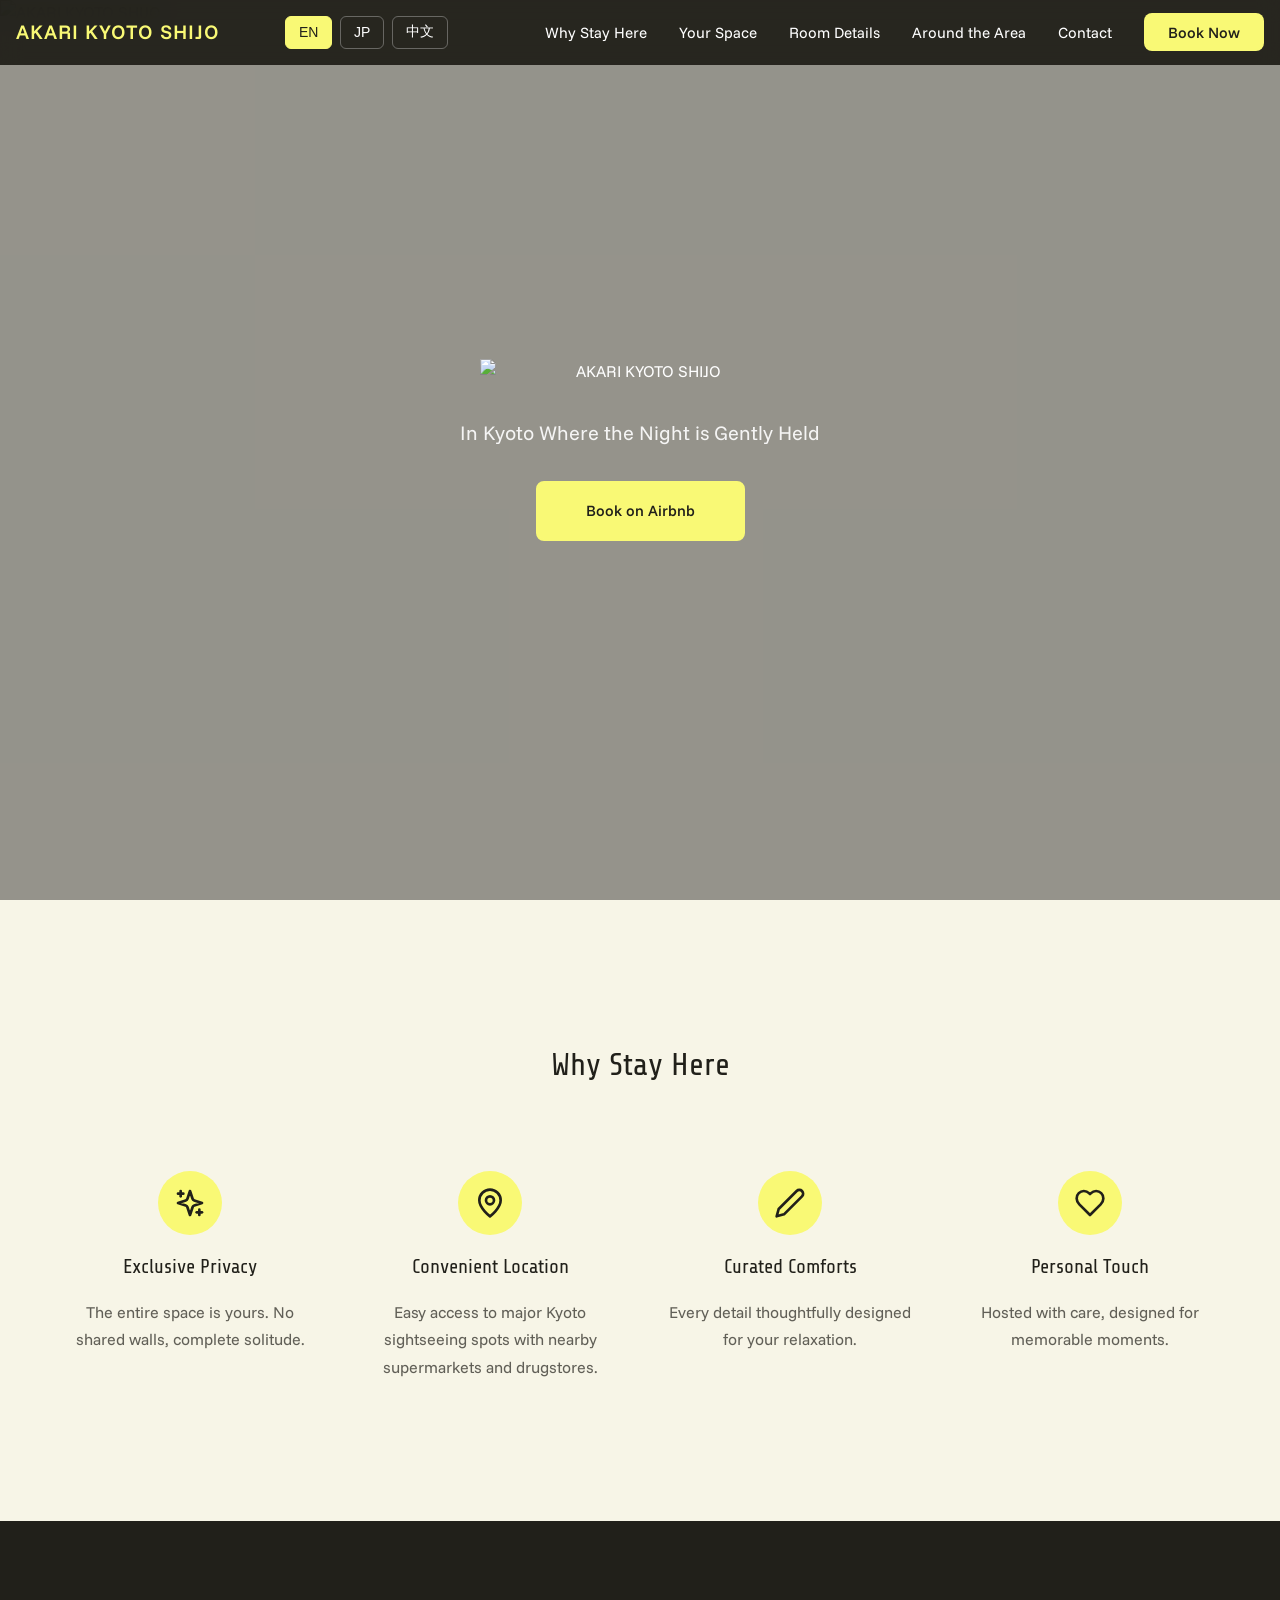
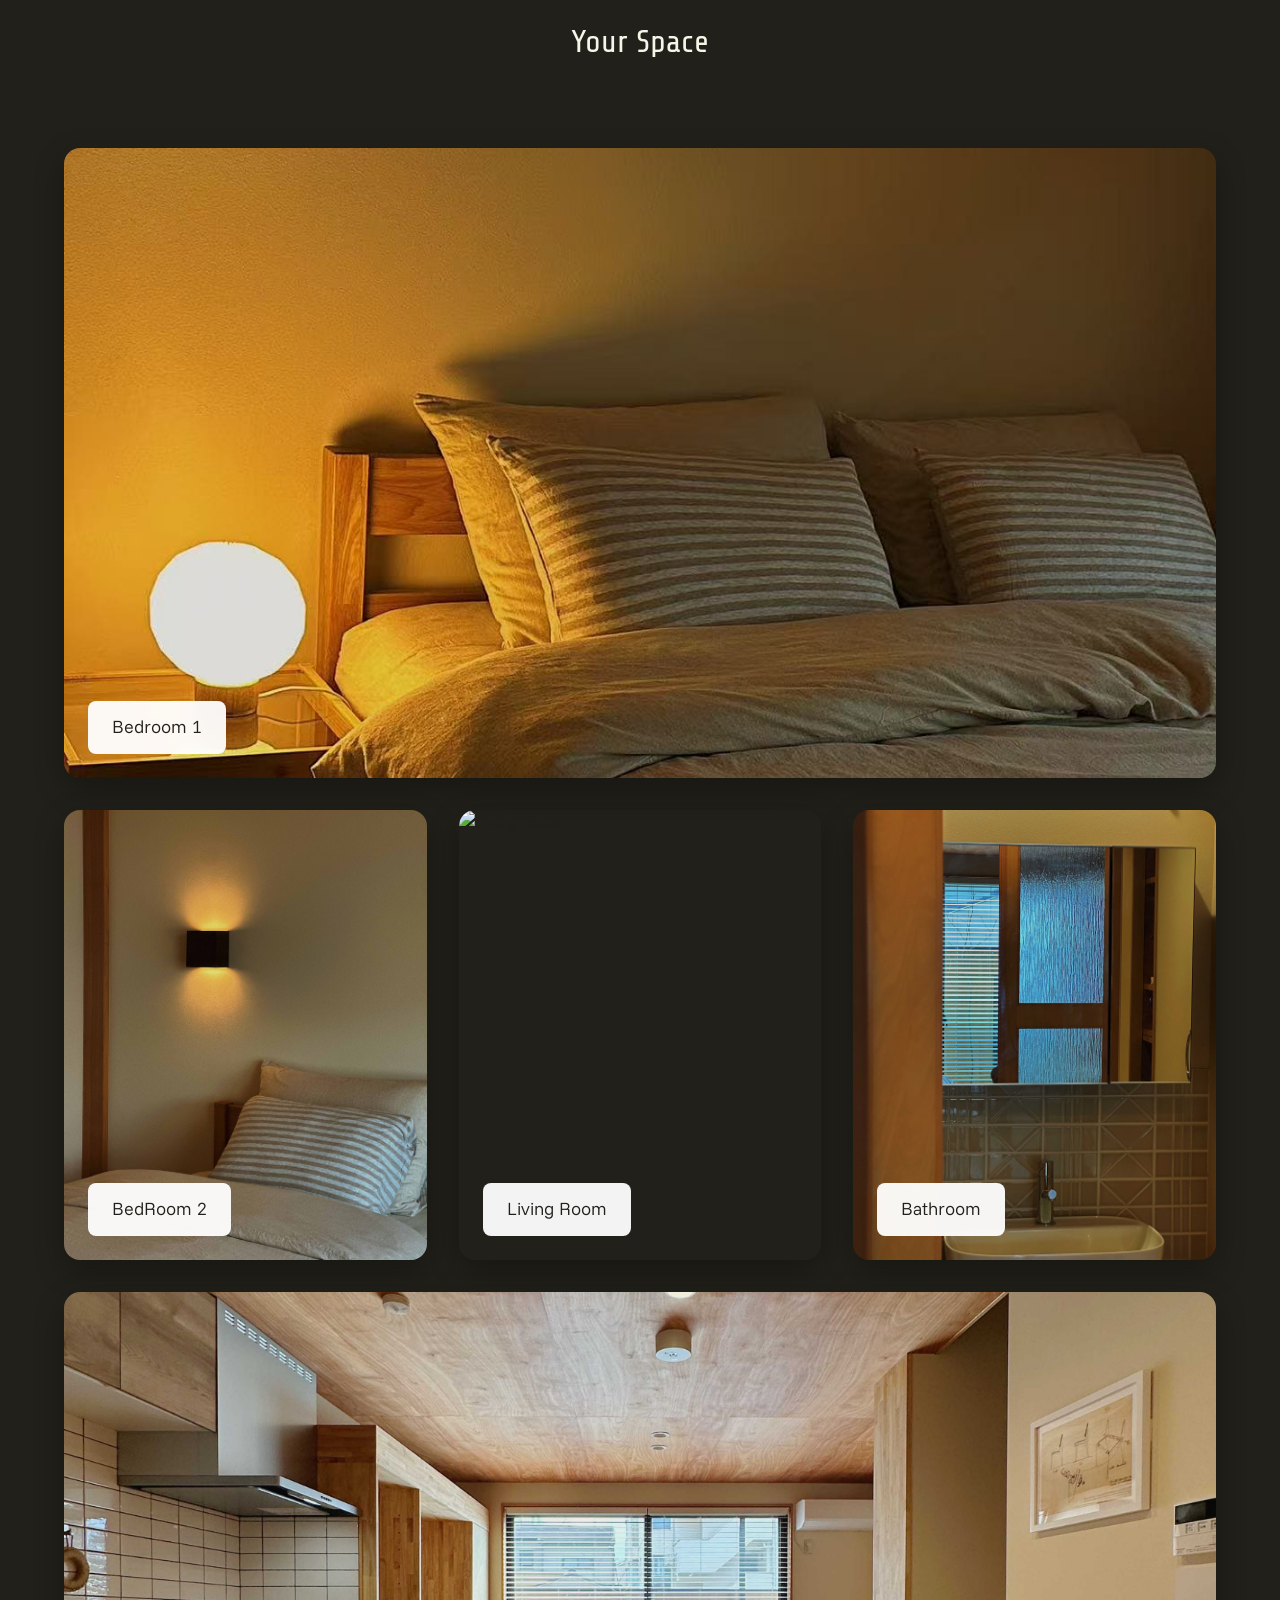
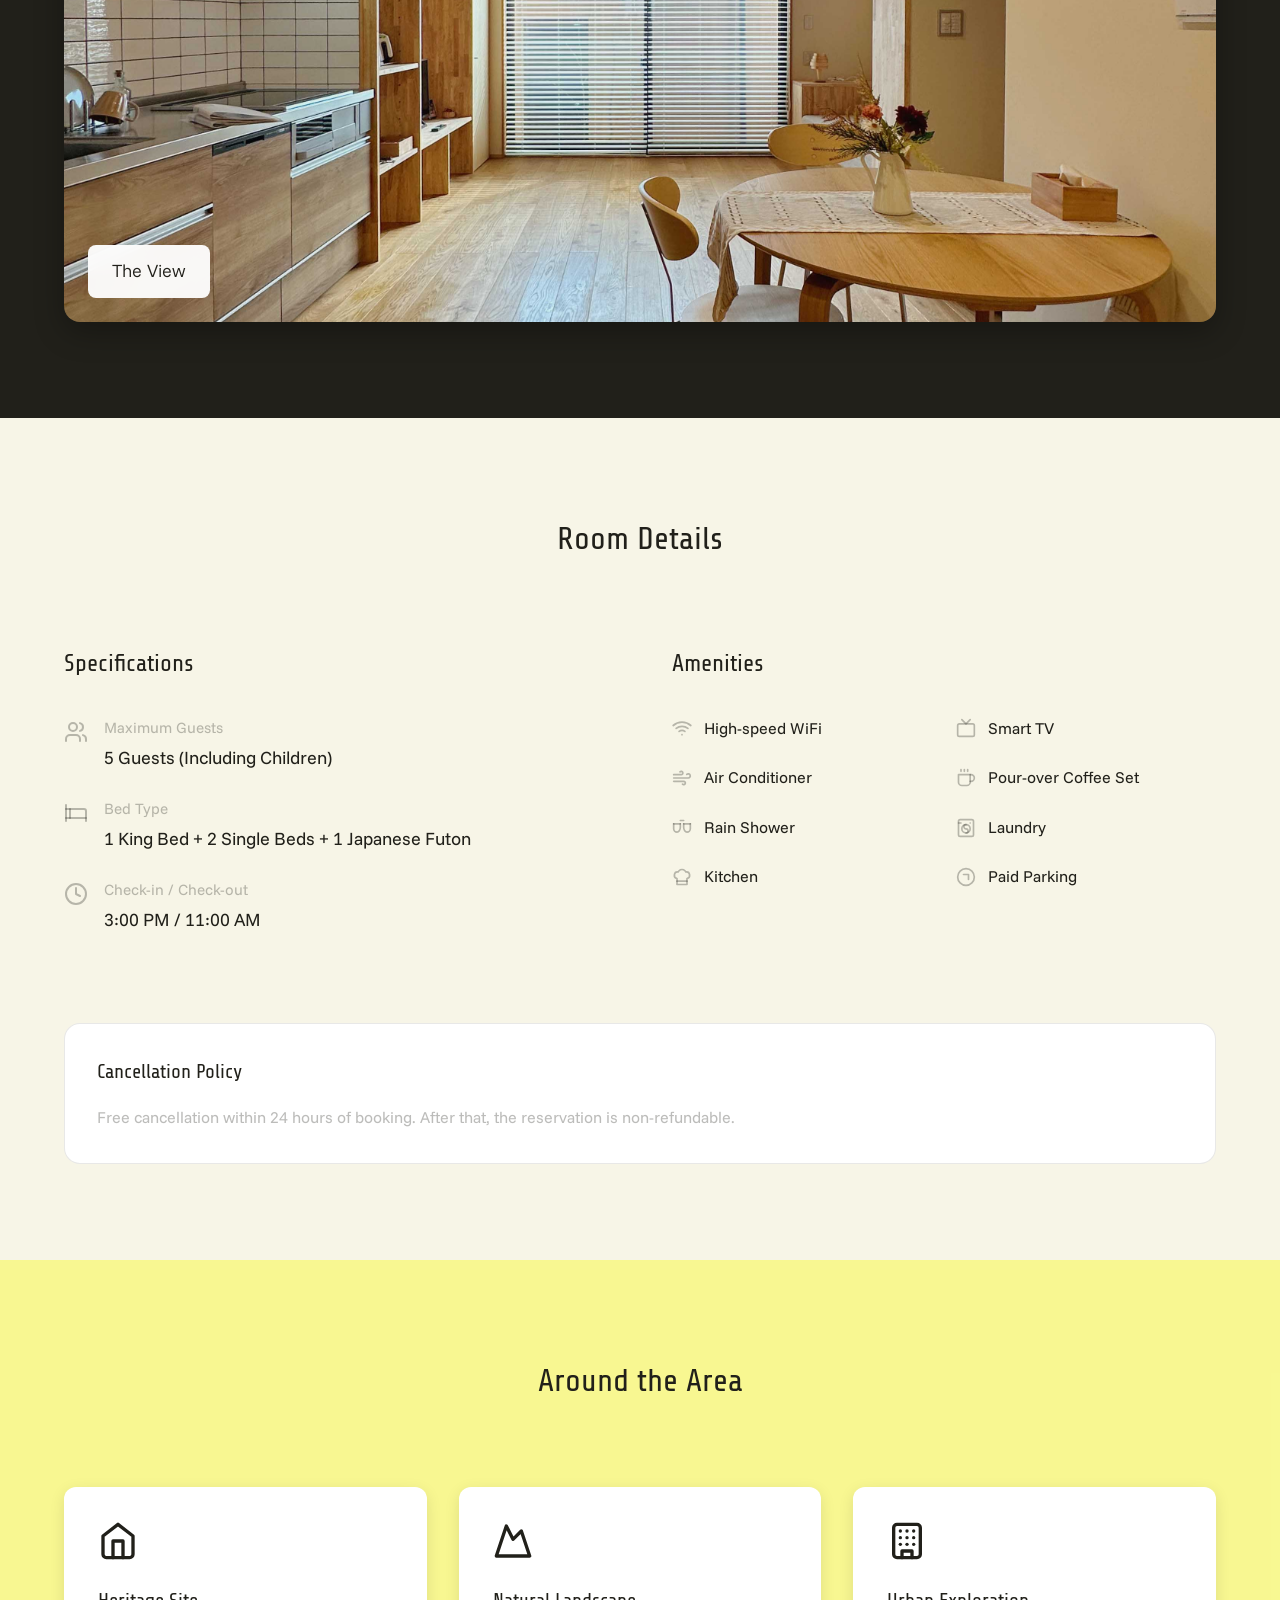
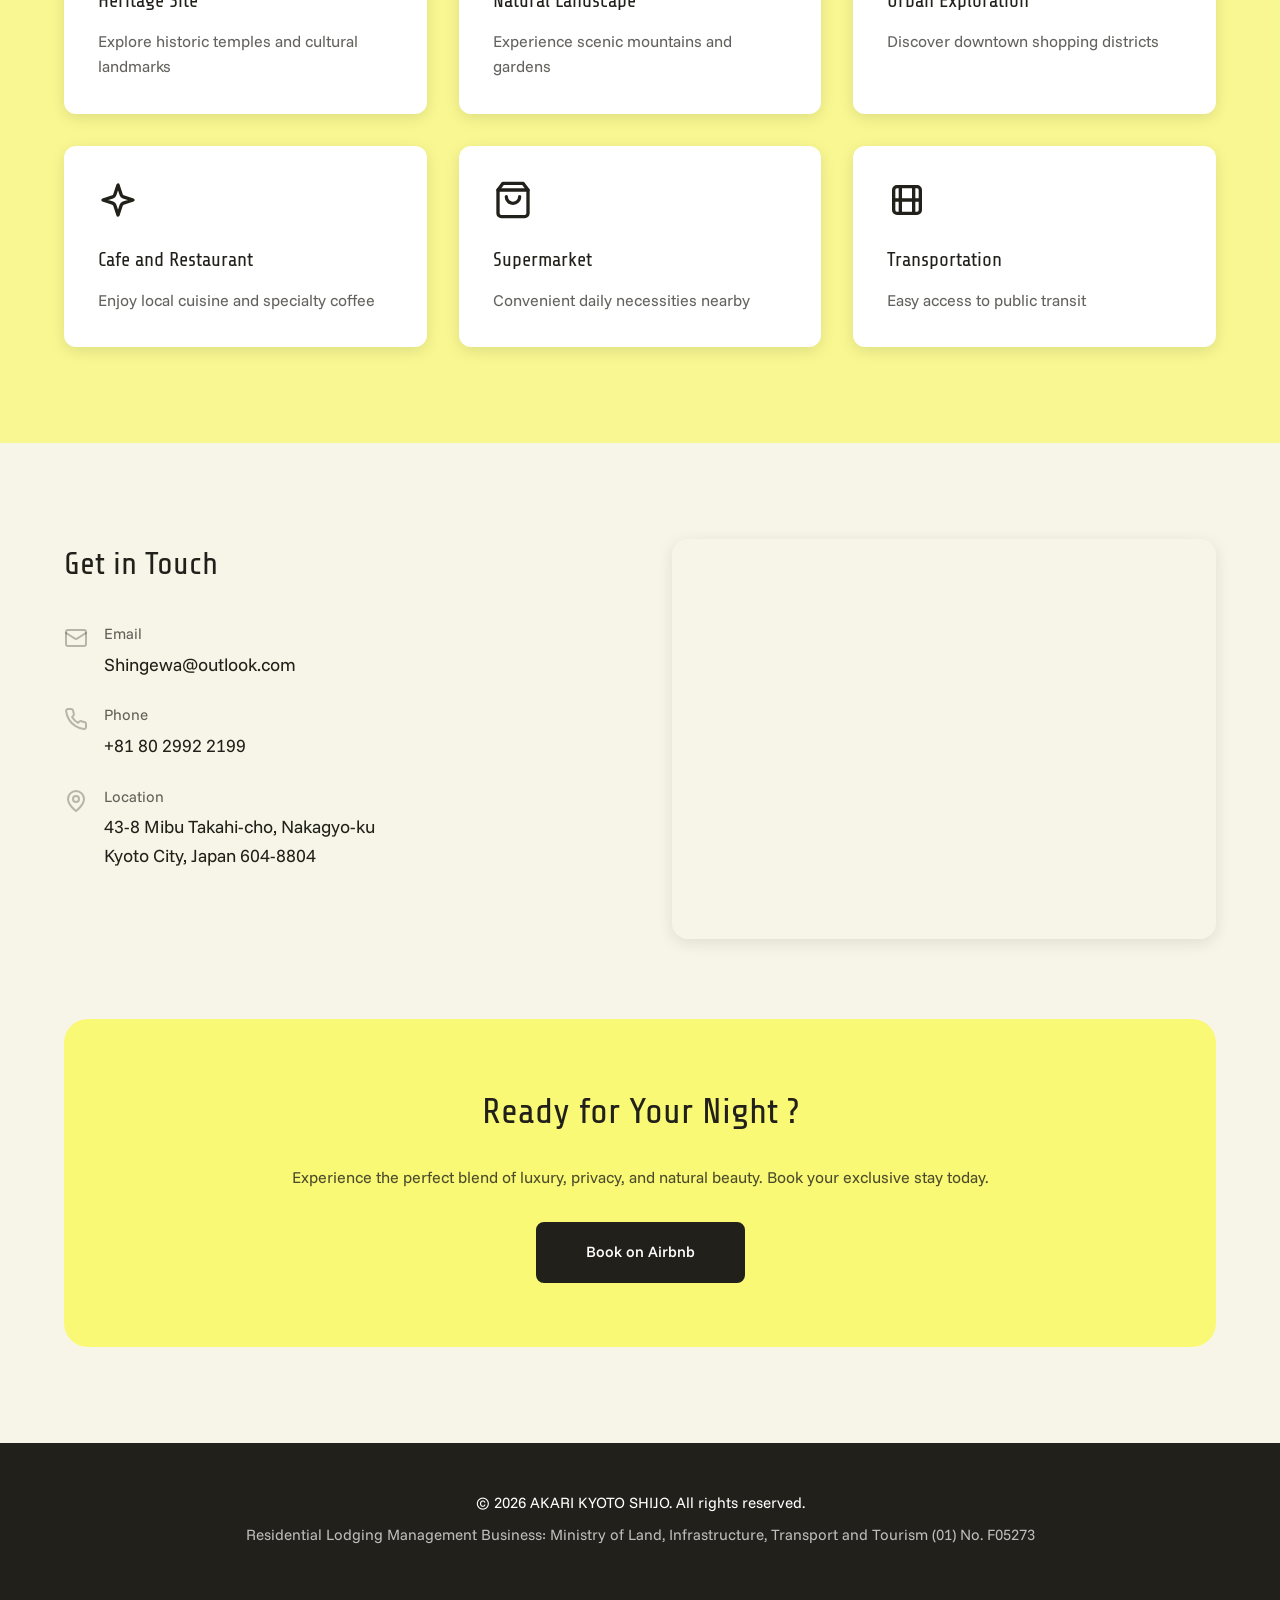
==== commit 60230e79: "Add files via upload" ====
--- a/index.html
+++ b/index.html
@@ -48,15 +48,15 @@
     <!-- Hero Section -->
     <section id="home" class="hero-section">
         <div class="hero-slideshow">
-            <img src="assets/images/hero-1.png" alt="AKARI KYOTO SHIJO" class="hero-image active">
-            <img src="assets/images/hero-2.png" alt="AKARI KYOTO SHIJO" class="hero-image">
-            <img src="assets/images/hero-3.png" alt="AKARI KYOTO SHIJO" class="hero-image">
-            <img src="assets/images/hero-4.png" alt="AKARI KYOTO SHIJO" class="hero-image">
+            <img src="assets/images/hero-1.jpg" alt="AKARI KYOTO SHIJO" class="hero-image active">
+            <img src="assets/images/hero-2.jpg" alt="AKARI KYOTO SHIJO" class="hero-image">
+            <img src="assets/images/hero-3.jpg" alt="AKARI KYOTO SHIJO" class="hero-image">
+            <img src="assets/images/hero-4.jpg" alt="AKARI KYOTO SHIJO" class="hero-image">
             <div class="hero-overlay"></div>
         </div>
         
         <div class="hero-content">
-            <img src="assets/images/logo.png" alt="AKARI KYOTO SHIJO" class="hero-logo">
+            <img src="assets/images/logo.jpg" alt="AKARI KYOTO SHIJO" class="hero-logo">
             <p class="hero-tagline" data-i18n="hero.tagline">In Kyoto Where the Night is Gently Held</p>
             <a href="https://airbnb.com" target="_blank" class="btn-primary" data-i18n="hero.cta">Book on Airbnb</a>
         </div>
@@ -111,7 +111,7 @@
             <div class="space-grid">
                 <!-- Bedroom 1 (Full Width) -->
                 <div class="space-item full-width" data-gallery="bedroom1">
-                    <img src="assets/images/bedroom1-main.png" alt="Bedroom 1">
+                    <img src="assets/images/bedroom1-main.jpg" alt="Bedroom 1">
                     <div class="space-label">
                         <p data-i18n="space.bedroom1">Bedroom 1</p>
                     </div>
@@ -119,21 +119,21 @@
 
                 <!-- Grid Row -->
                 <div class="space-item" data-gallery="bedroom2">
-                    <img src="assets/images/bedroom2-main.png" alt="Bedroom 2">
+                    <img src="assets/images/bedroom2-main.jpg" alt="Bedroom 2">
                     <div class="space-label">
                         <p data-i18n="space.bedroom2">Bedroom 2</p>
                     </div>
                 </div>
 
                 <div class="space-item" data-gallery="livingRoom">
-                    <img src="assets/images/living-main.png" alt="Living Room">
+                    <img src="assets/images/living-main.jpg" alt="Living Room">
                     <div class="space-label">
                         <p data-i18n="space.livingRoom">Living Room</p>
                     </div>
                 </div>
 
                 <div class="space-item" data-gallery="bathroom">
-                    <img src="assets/images/bathroom-main.png" alt="Bathroom">
+                    <img src="assets/images/bathroom-main.jpg" alt="Bathroom">
                     <div class="space-label">
                         <p data-i18n="space.bathroom">Bathroom</p>
                     </div>
@@ -141,7 +141,7 @@
 
                 <!-- View (Full Width) -->
                 <div class="space-item full-width" data-gallery="view">
-                    <img src="assets/images/view-main.png" alt="The View">
+                    <img src="assets/images/view-main.jpg" alt="The View">
                     <div class="space-label">
                         <p data-i18n="space.view">The View</p>
                     </div>
@@ -328,7 +328,7 @@
                 <!-- Map -->
                 <div class="contact-map">
                     <iframe 
-                        src="https://www.google.com/maps/embed?pb=!1m18!1m12!1m3!1d3268.0746865988226!2d135.74417!3d35.00194!2m3!1f0!2f0!3f0!3m2!1i1024!2i768!4f13.1!3m3!1m2!1s0x600108c3c3c3c3c3%3A0x0!2zMzXCsDAwJzA3LjAiTiAxMzXCsDQ0JzM5LjAiRQ!5e0!3m2!1sen!2sjp!4v1234567890"
+                        src="https://www.google.com/maps/embed?pb=!1m18!1m12!1m3!1d3268.0746865988226!2d135.74417!3d35.00194!2m3!1f0!2f0!3f0!3m2!1i1024!2i768!4f13.1!3m3!1m2!1s0x600108c3c3c3c3%3A0x0!2zMzXCsDAwJzA3LjAiTiAxMzXCsDQ0JzM5LjAiRQ!5e0!3m2!1sen!2sjp!4v1234567890"
                         width="100%"
                         height="100%"
                         style="border:0;"
@@ -360,4 +360,4 @@
     <script src="assets/js/translations.js"></script>
     <script src="assets/js/script.js"></script>
 </body>
-</html>
+</html>
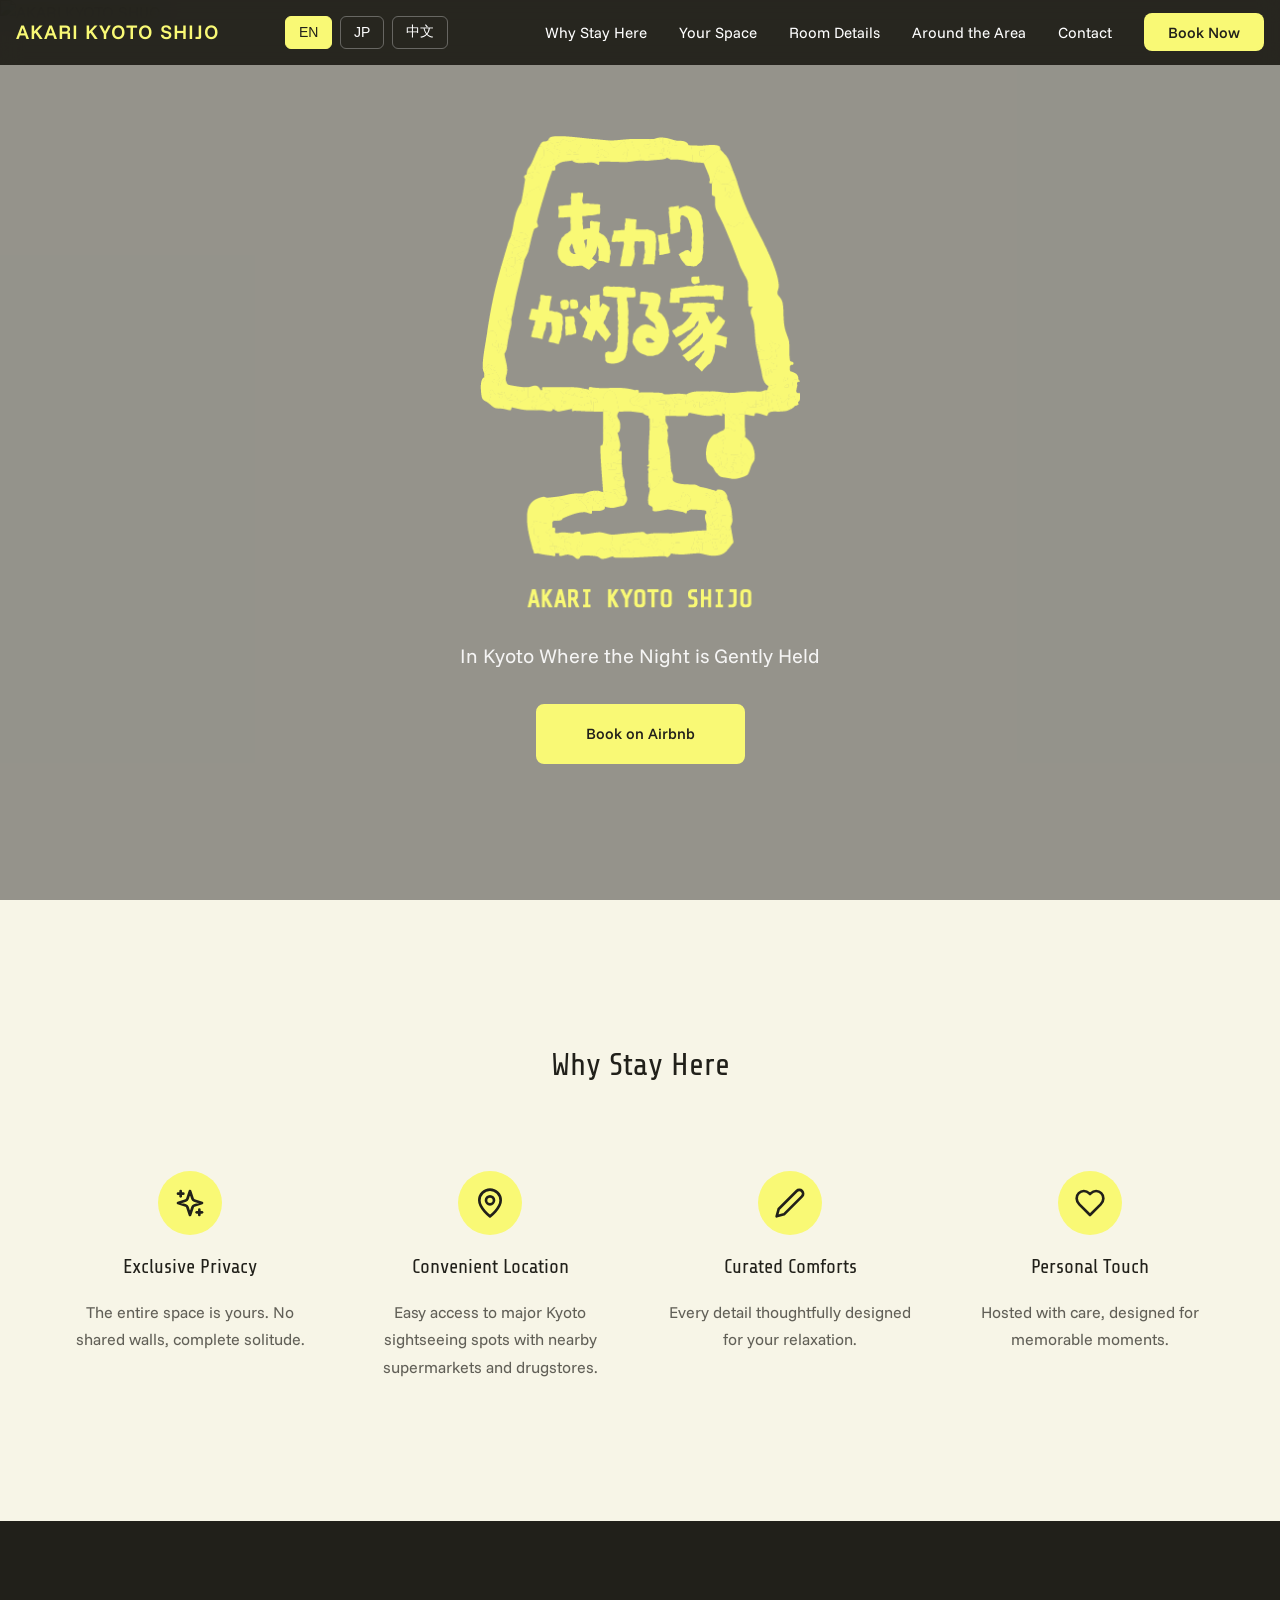
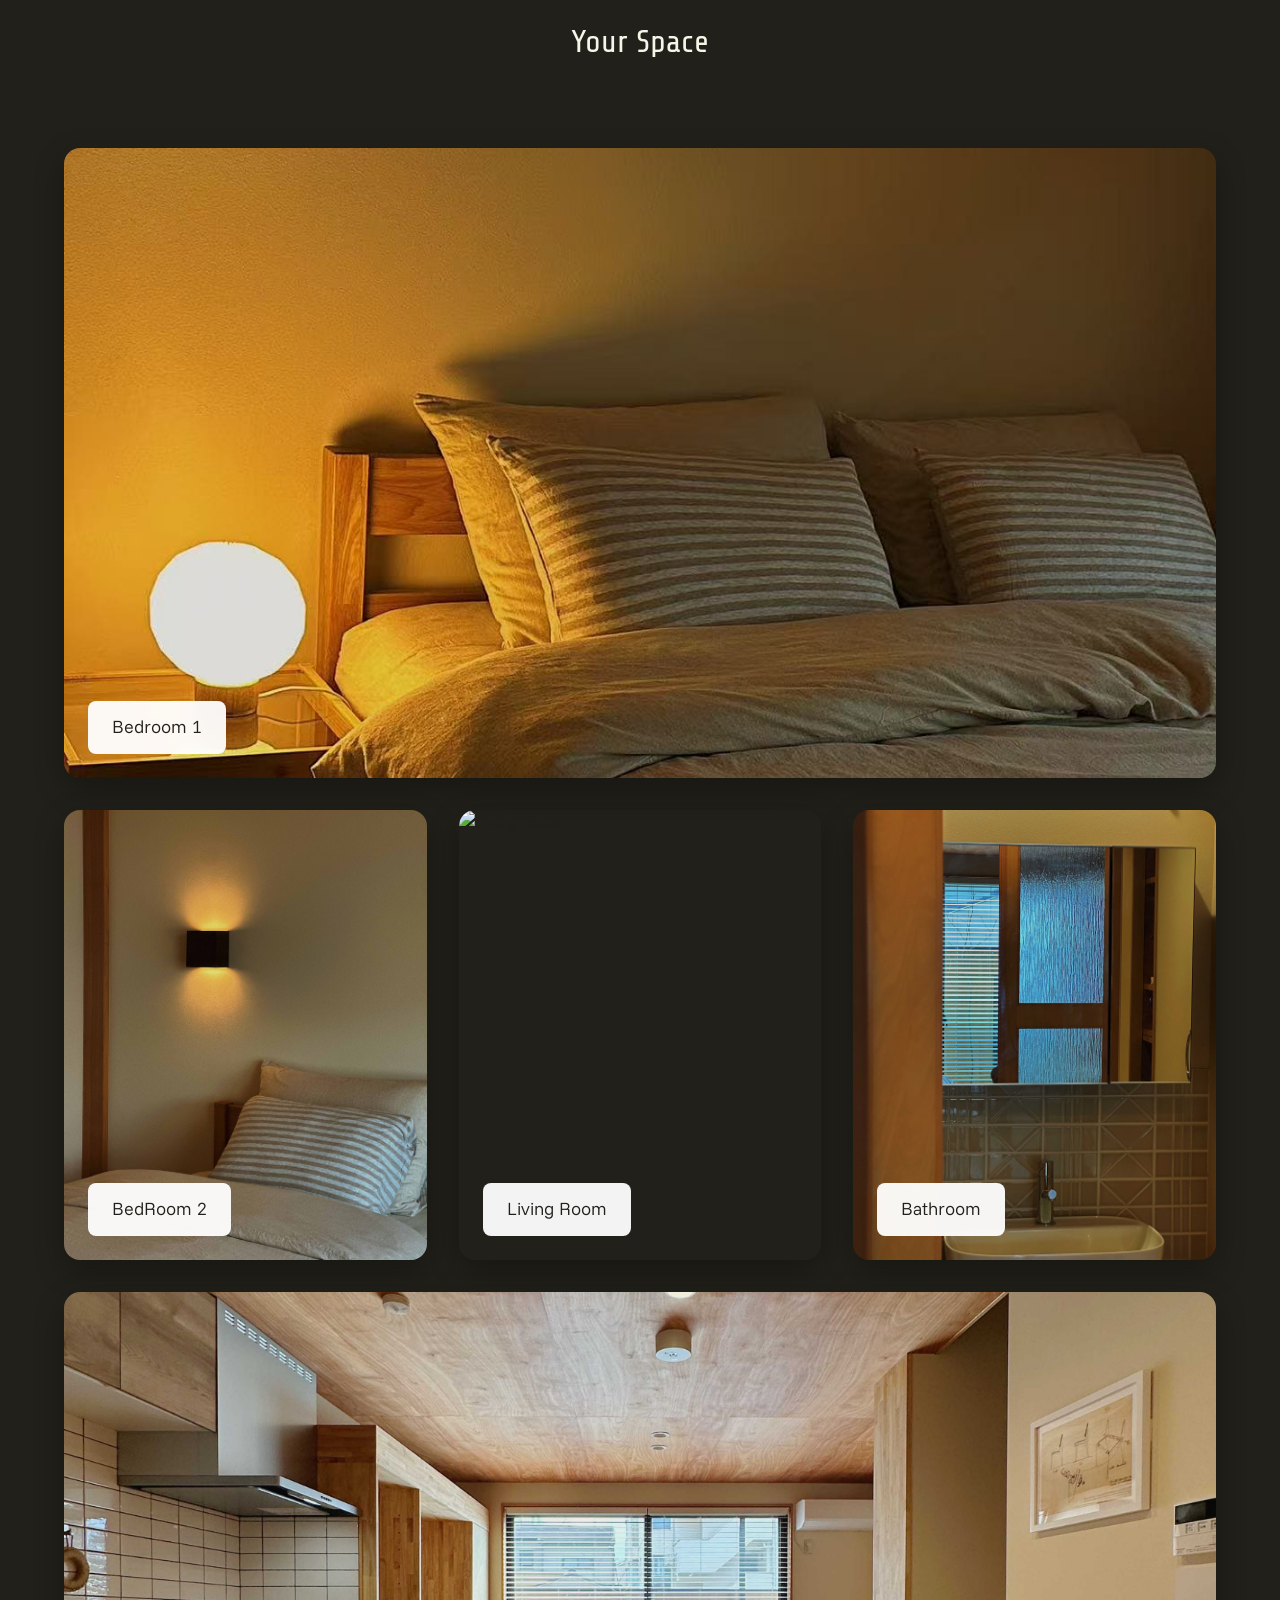
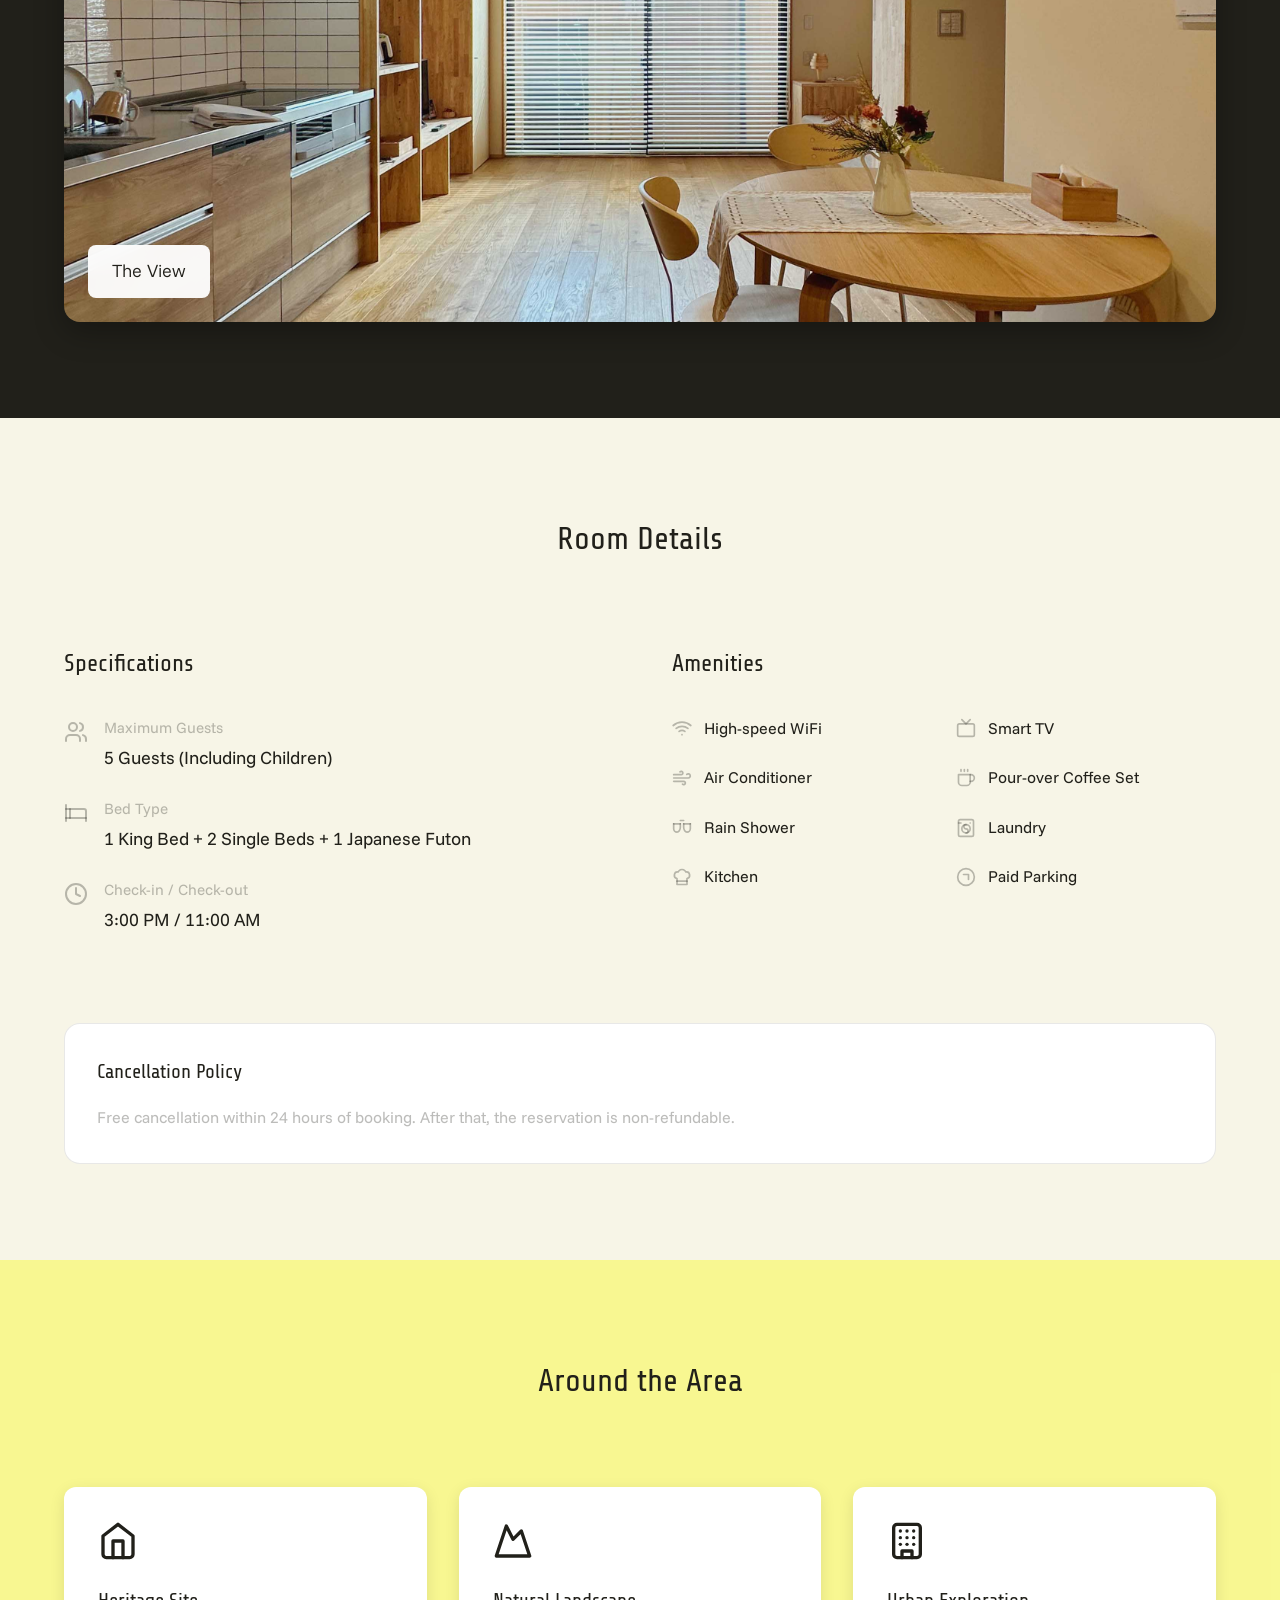
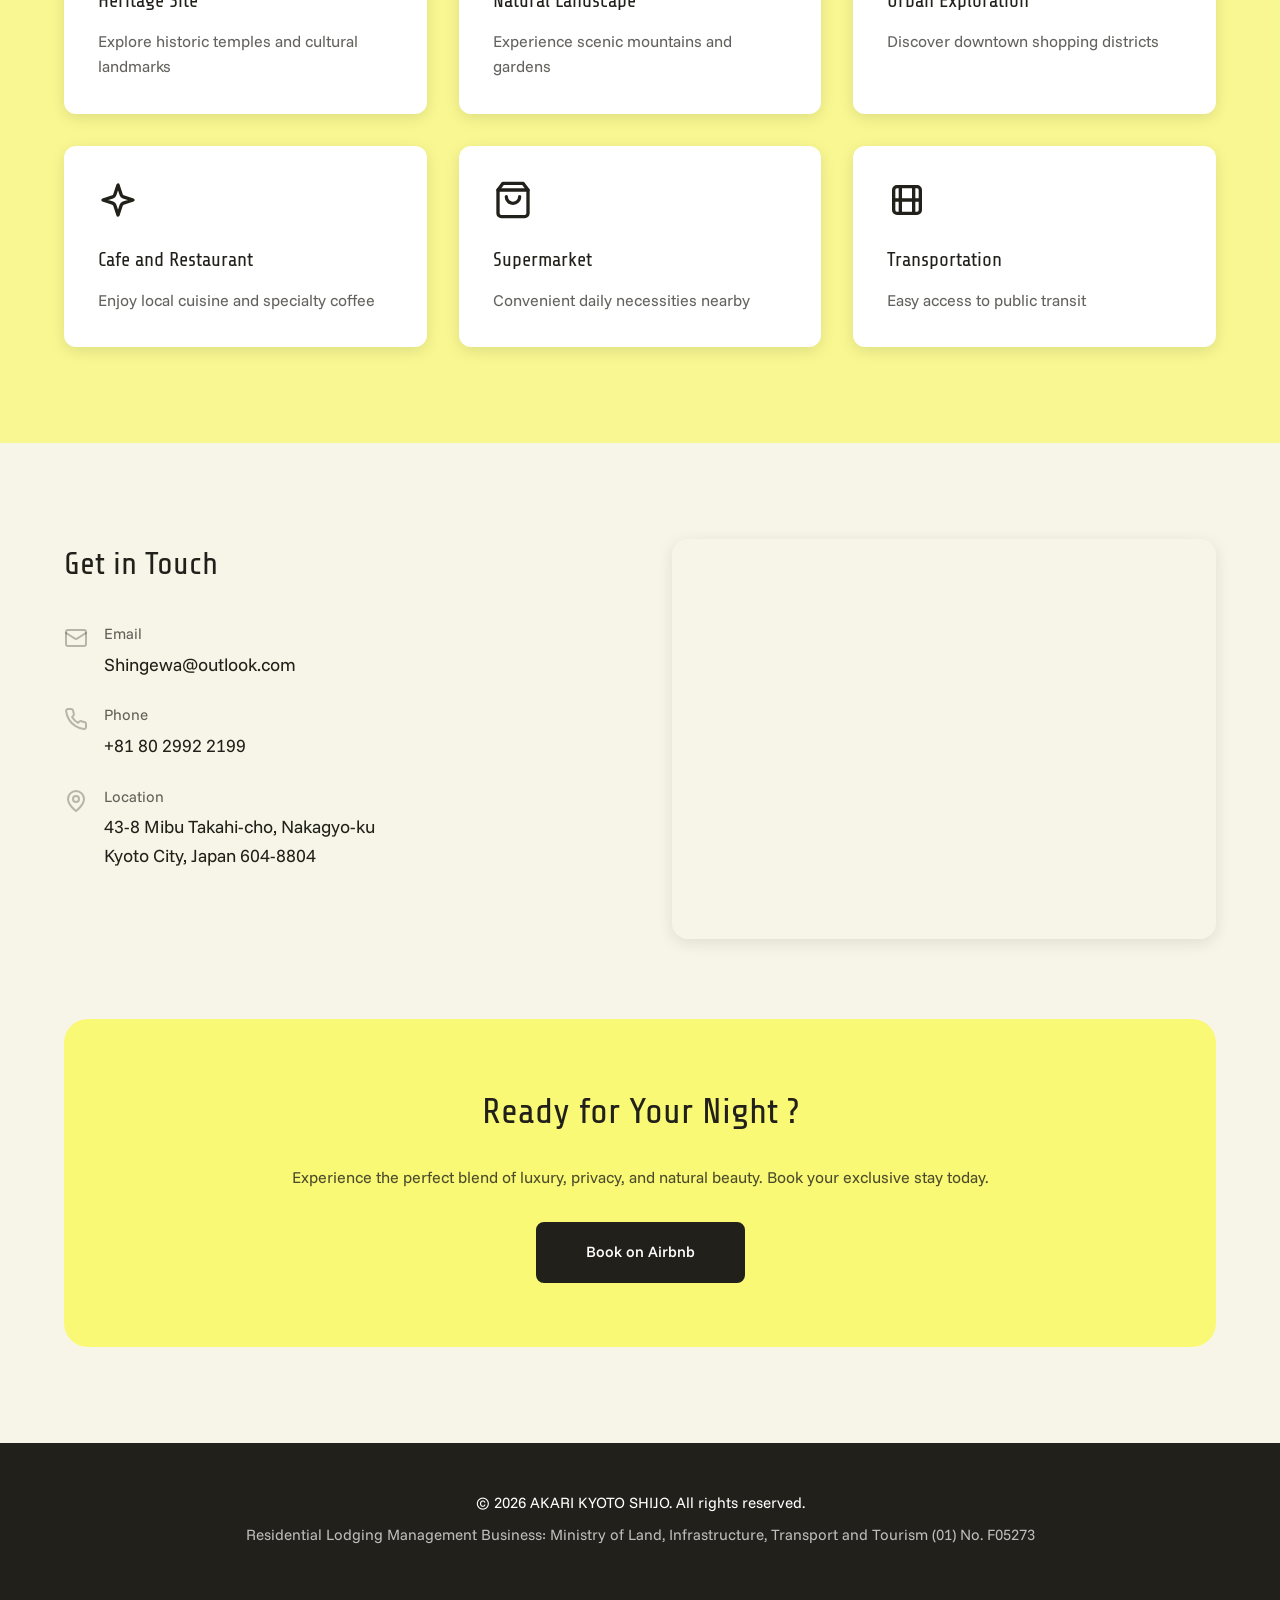
==== commit a3caceed: "Add files via upload" ====
--- a/index.html
+++ b/index.html
@@ -56,7 +56,7 @@
         </div>
         
         <div class="hero-content">
-            <img src="assets/images/logo.jpg" alt="AKARI KYOTO SHIJO" class="hero-logo">
+            <img src="assets/images/logo.png" alt="AKARI KYOTO SHIJO" class="hero-logo">
             <p class="hero-tagline" data-i18n="hero.tagline">In Kyoto Where the Night is Gently Held</p>
             <a href="https://airbnb.com" target="_blank" class="btn-primary" data-i18n="hero.cta">Book on Airbnb</a>
         </div>
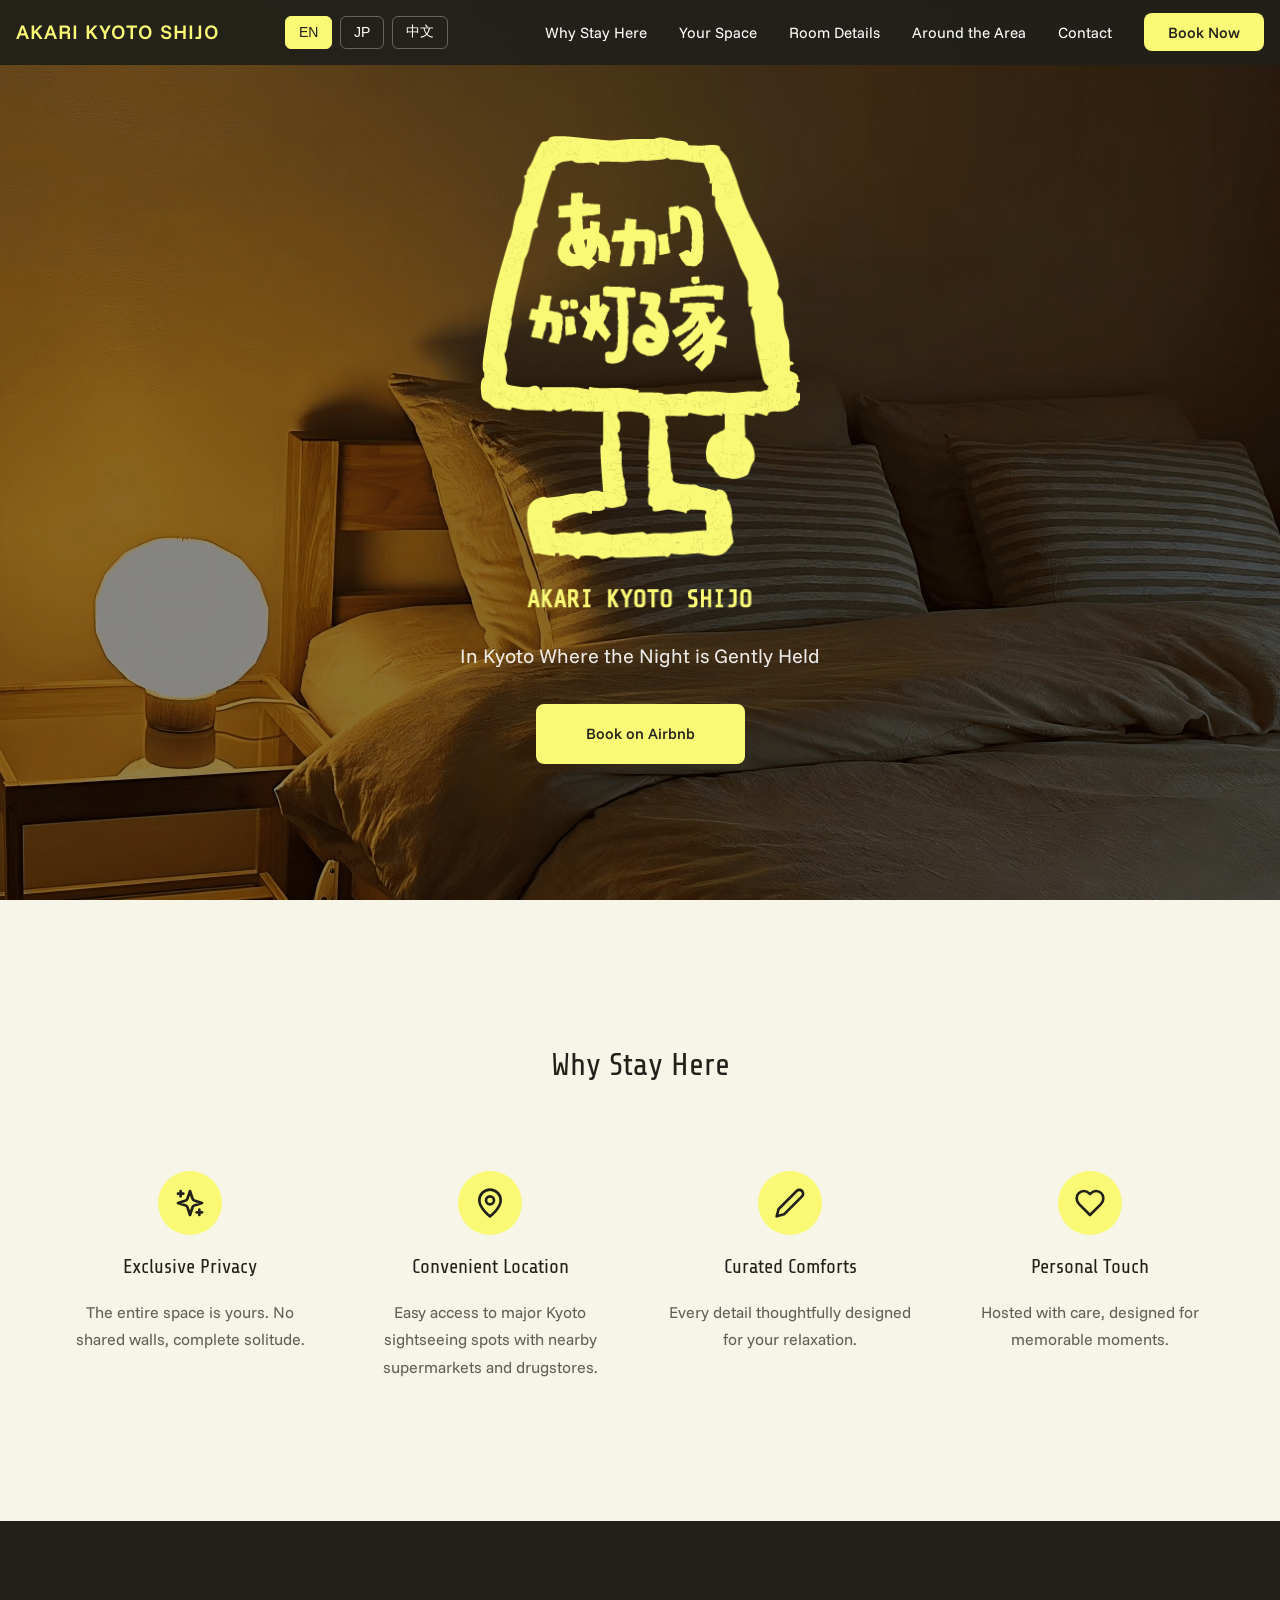
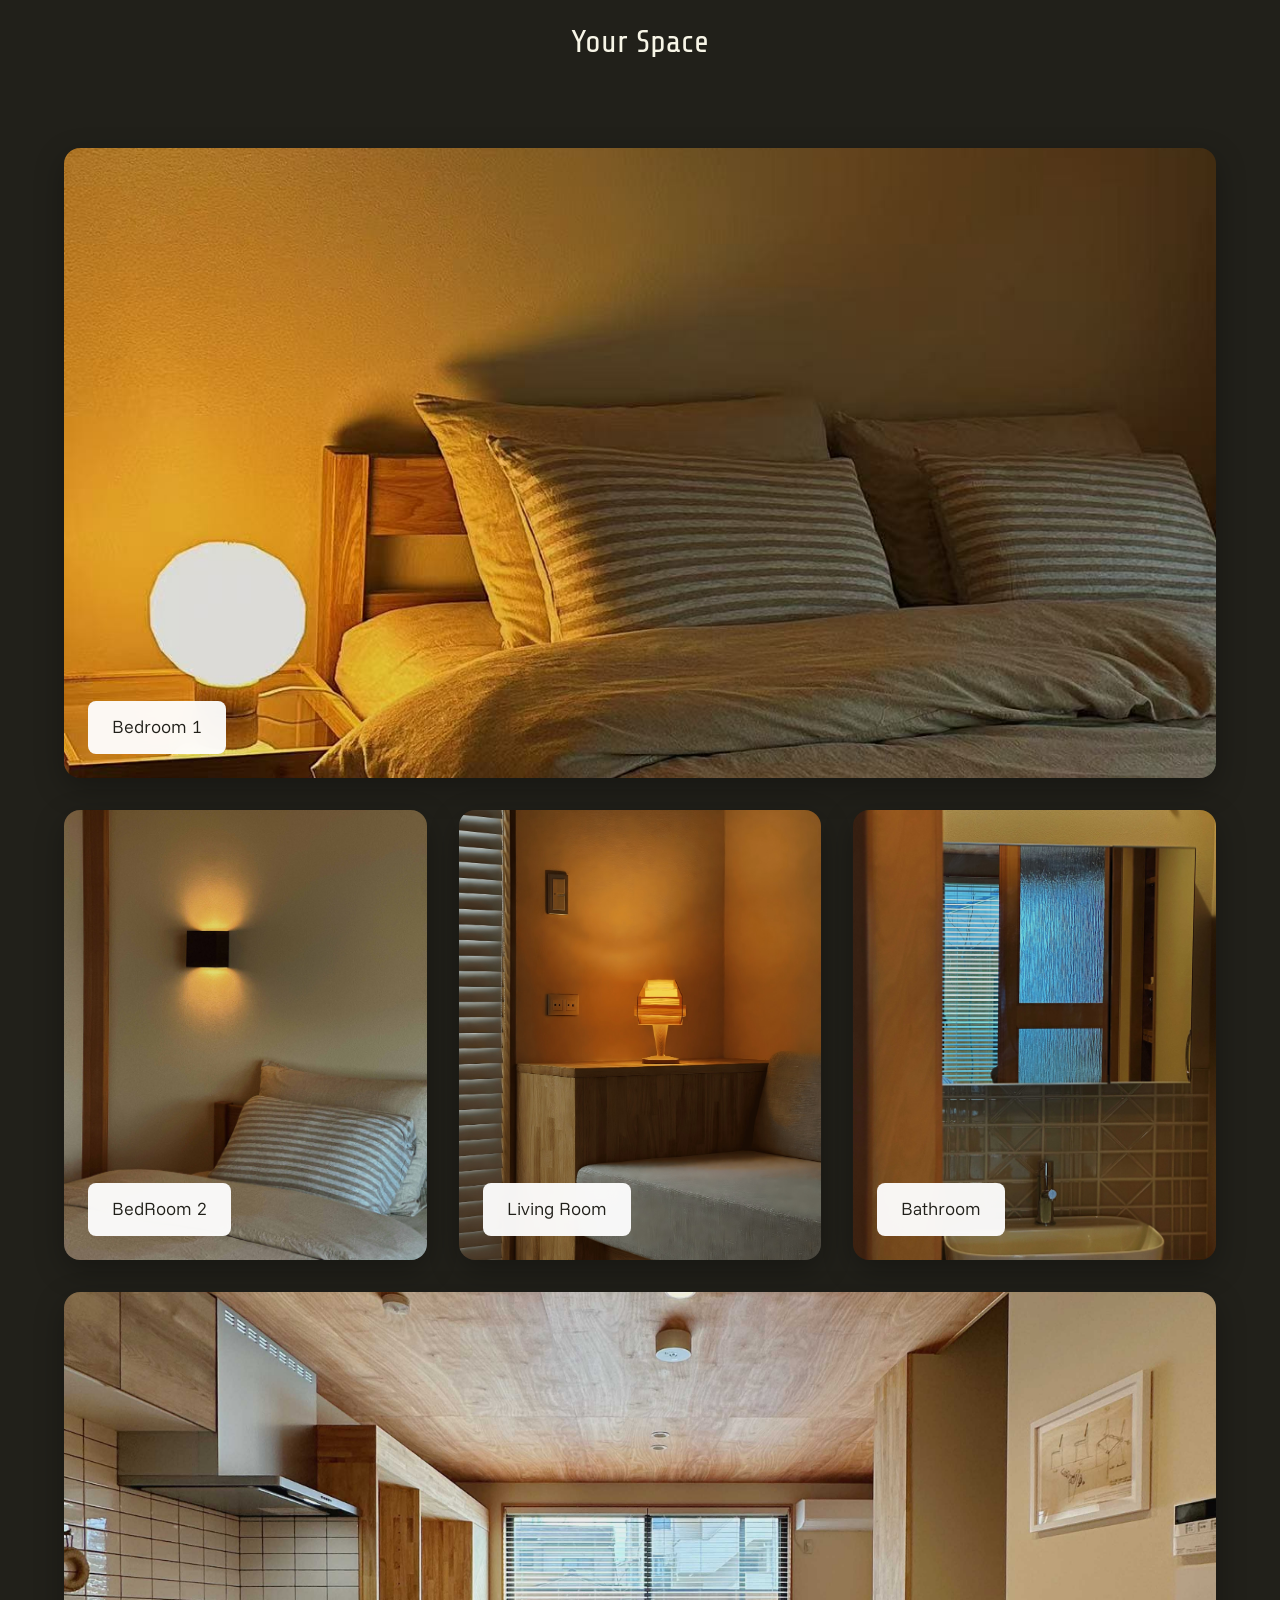
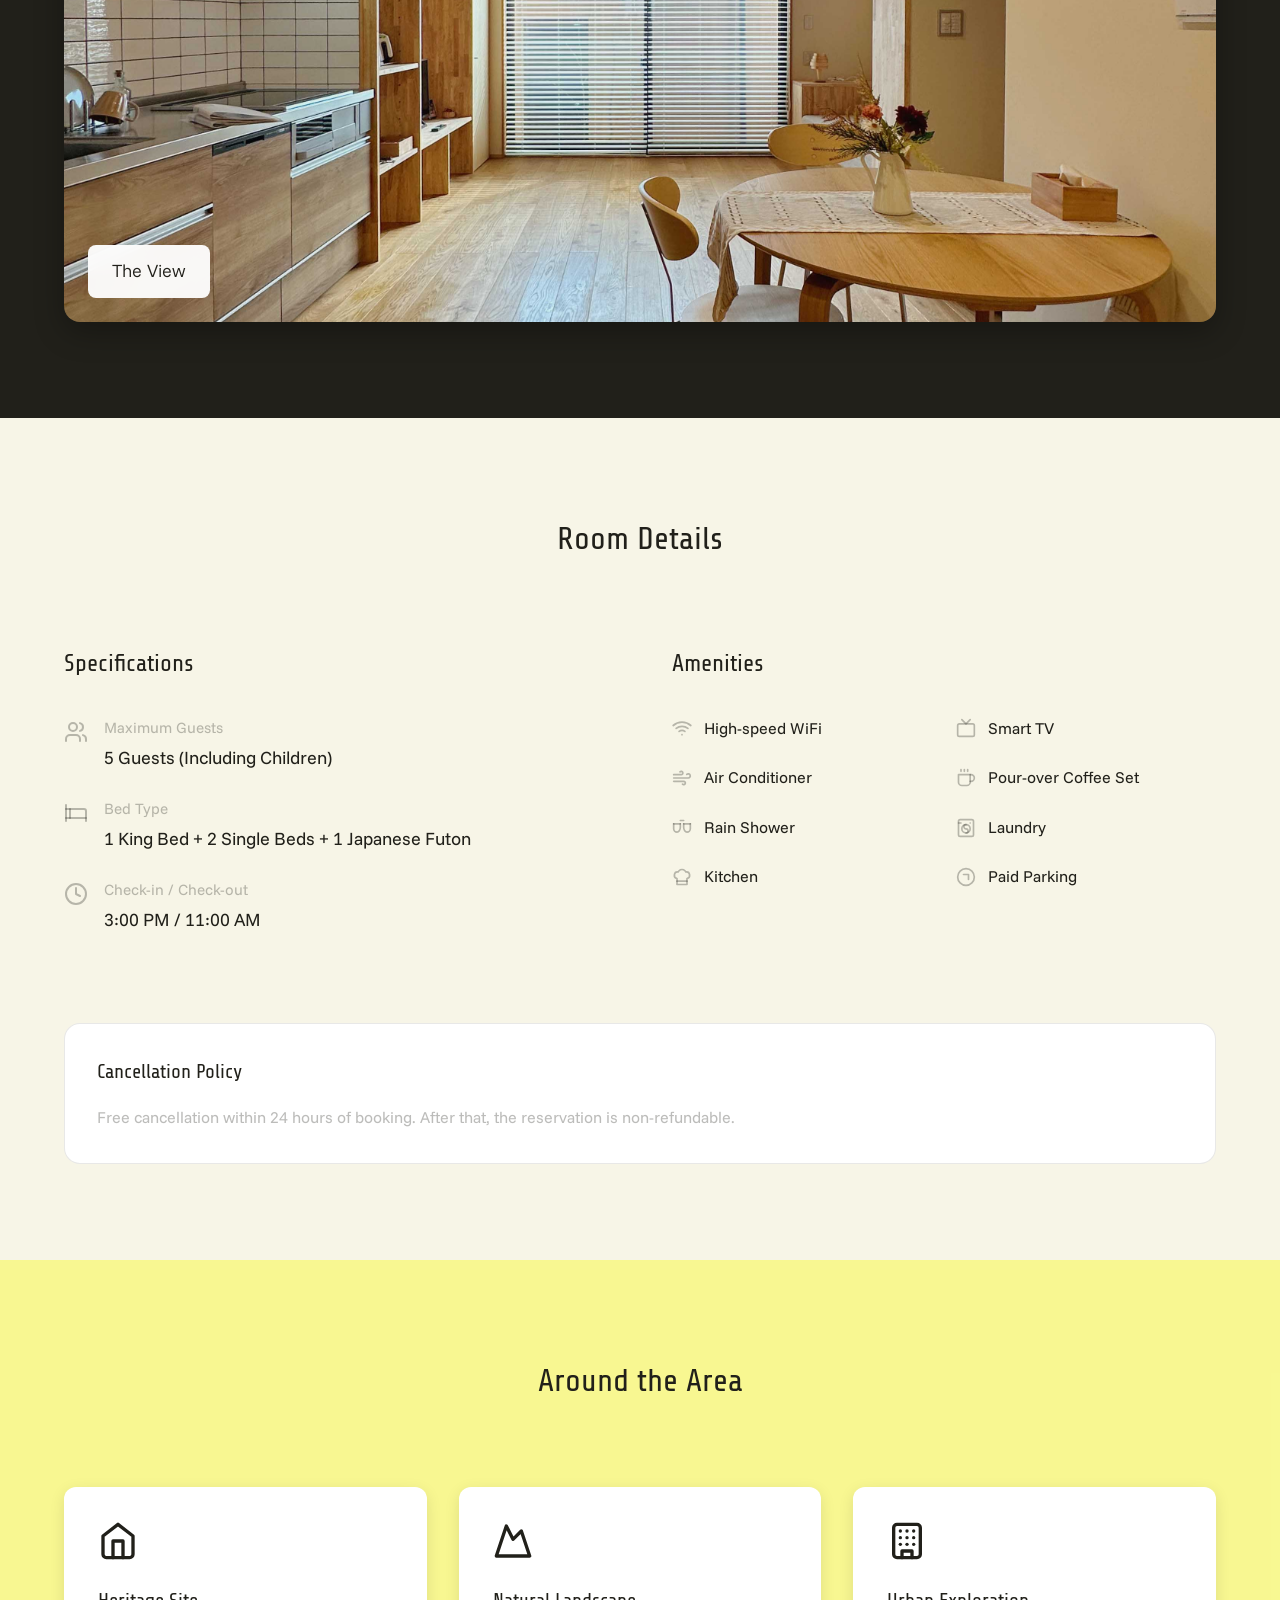
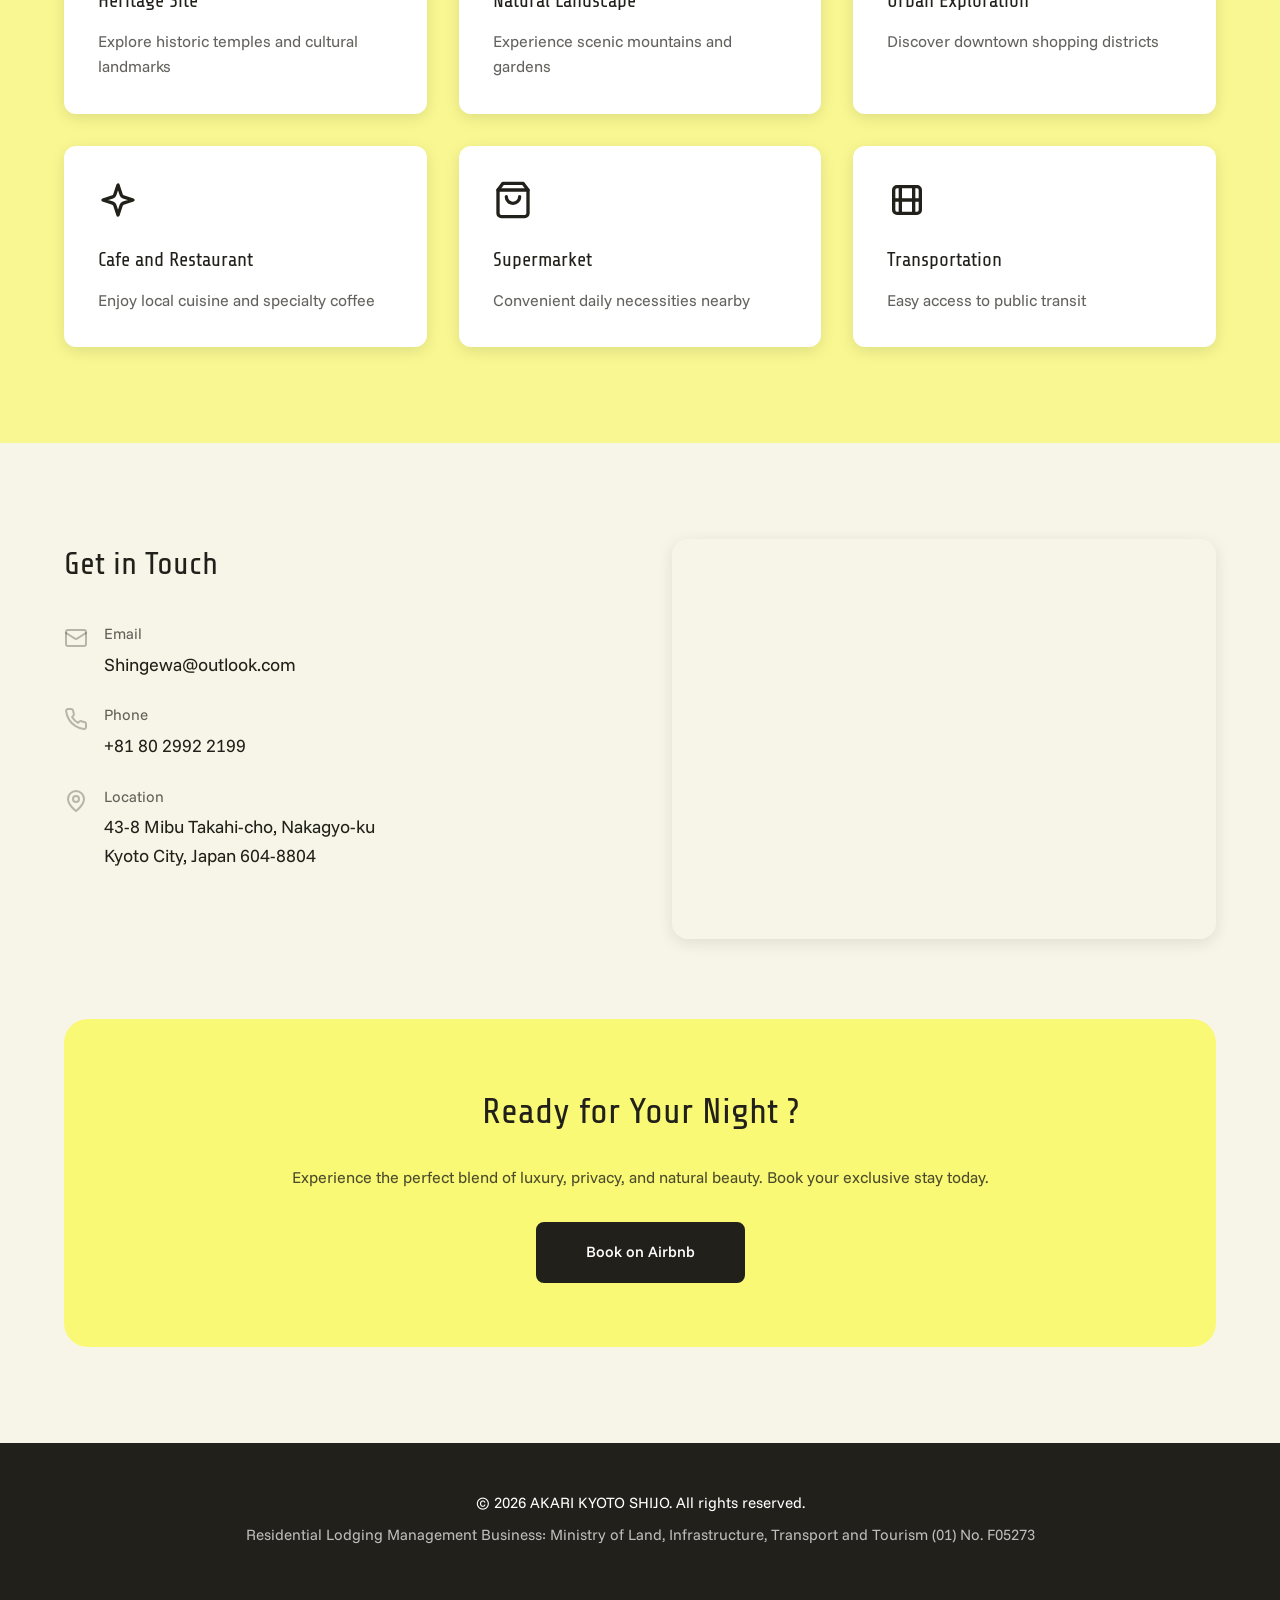
==== commit 7f077e81: "Add files via upload" ====
--- a/index.html
+++ b/index.html
@@ -40,7 +40,7 @@
                 <li><a href="#room-details" data-i18n="nav.roomDetails">Room Details</a></li>
                 <li><a href="#area" data-i18n="nav.area">Around the Area</a></li>
                 <li><a href="#contact" data-i18n="nav.contact">Contact</a></li>
-                <li><a href="https://airbnb.com" target="_blank" class="btn-book" data-i18n="nav.bookNow">Book Now</a></li>
+                <li><a href="https://airbnb.cn/h/akari-kyoto-shijo" target="_blank" class="btn-book" data-i18n="nav.bookNow">Book Now</a></li>
             </ul>
         </div>
     </nav>
@@ -58,7 +58,7 @@
         <div class="hero-content">
             <img src="assets/images/logo.png" alt="AKARI KYOTO SHIJO" class="hero-logo">
             <p class="hero-tagline" data-i18n="hero.tagline">In Kyoto Where the Night is Gently Held</p>
-            <a href="https://airbnb.com" target="_blank" class="btn-primary" data-i18n="hero.cta">Book on Airbnb</a>
+            <a href="https://airbnb.cn/h/akari-kyoto-shijo" target="_blank" class="btn-primary" data-i18n="hero.cta">Book on Airbnb</a>
         </div>
     </section>
 
@@ -344,7 +344,7 @@
             <div class="final-cta">
                 <h2 data-i18n="contact.ctaTitle">Ready for Your Night ?</h2>
                 <p data-i18n="contact.ctaDesc">Experience the perfect blend of luxury, privacy, and natural beauty. Book your exclusive stay today.</p>
-                <a href="https://airbnb.com" target="_blank" class="btn-secondary" data-i18n="contact.ctaButton">Book on Airbnb</a>
+                <a href="https://airbnb.cn/h/akari-kyoto-shijo" target="_blank" class="btn-secondary" data-i18n="contact.ctaButton">Book on Airbnb</a>
             </div>
         </div>
     </section>
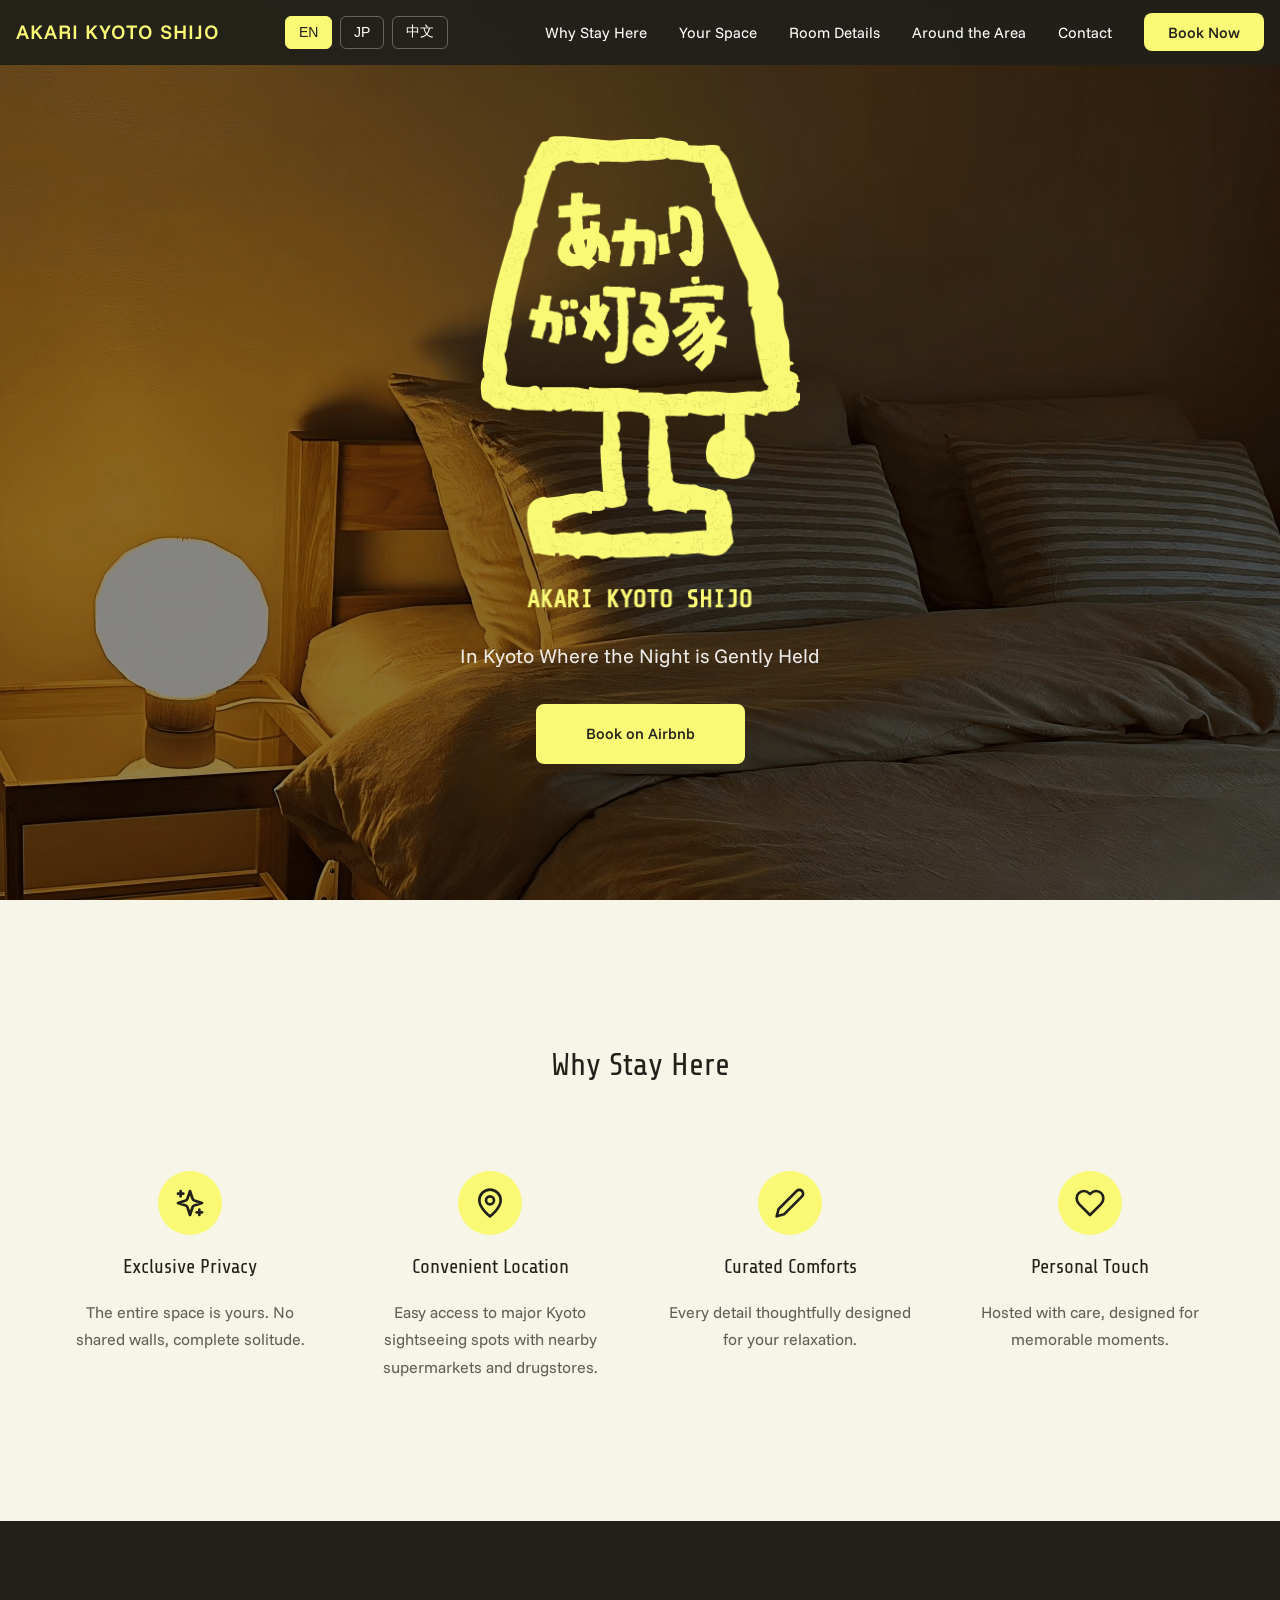
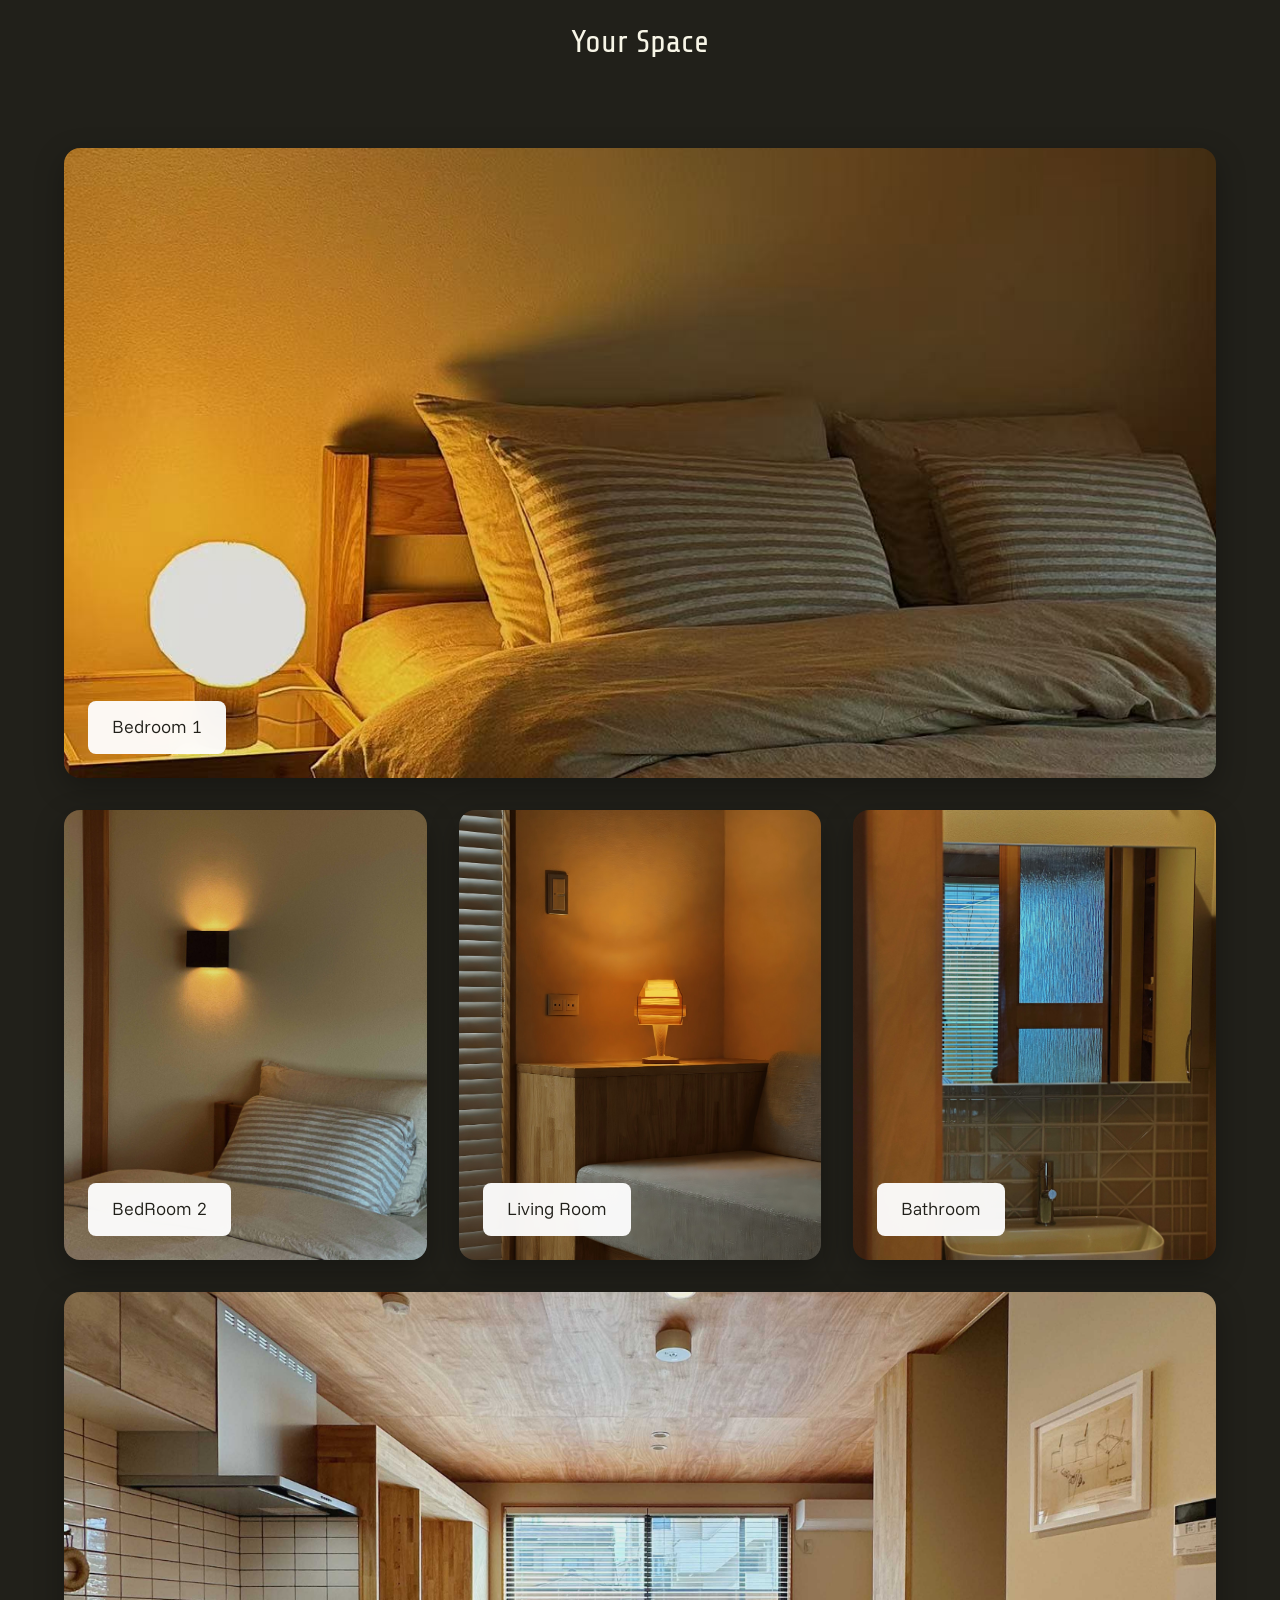
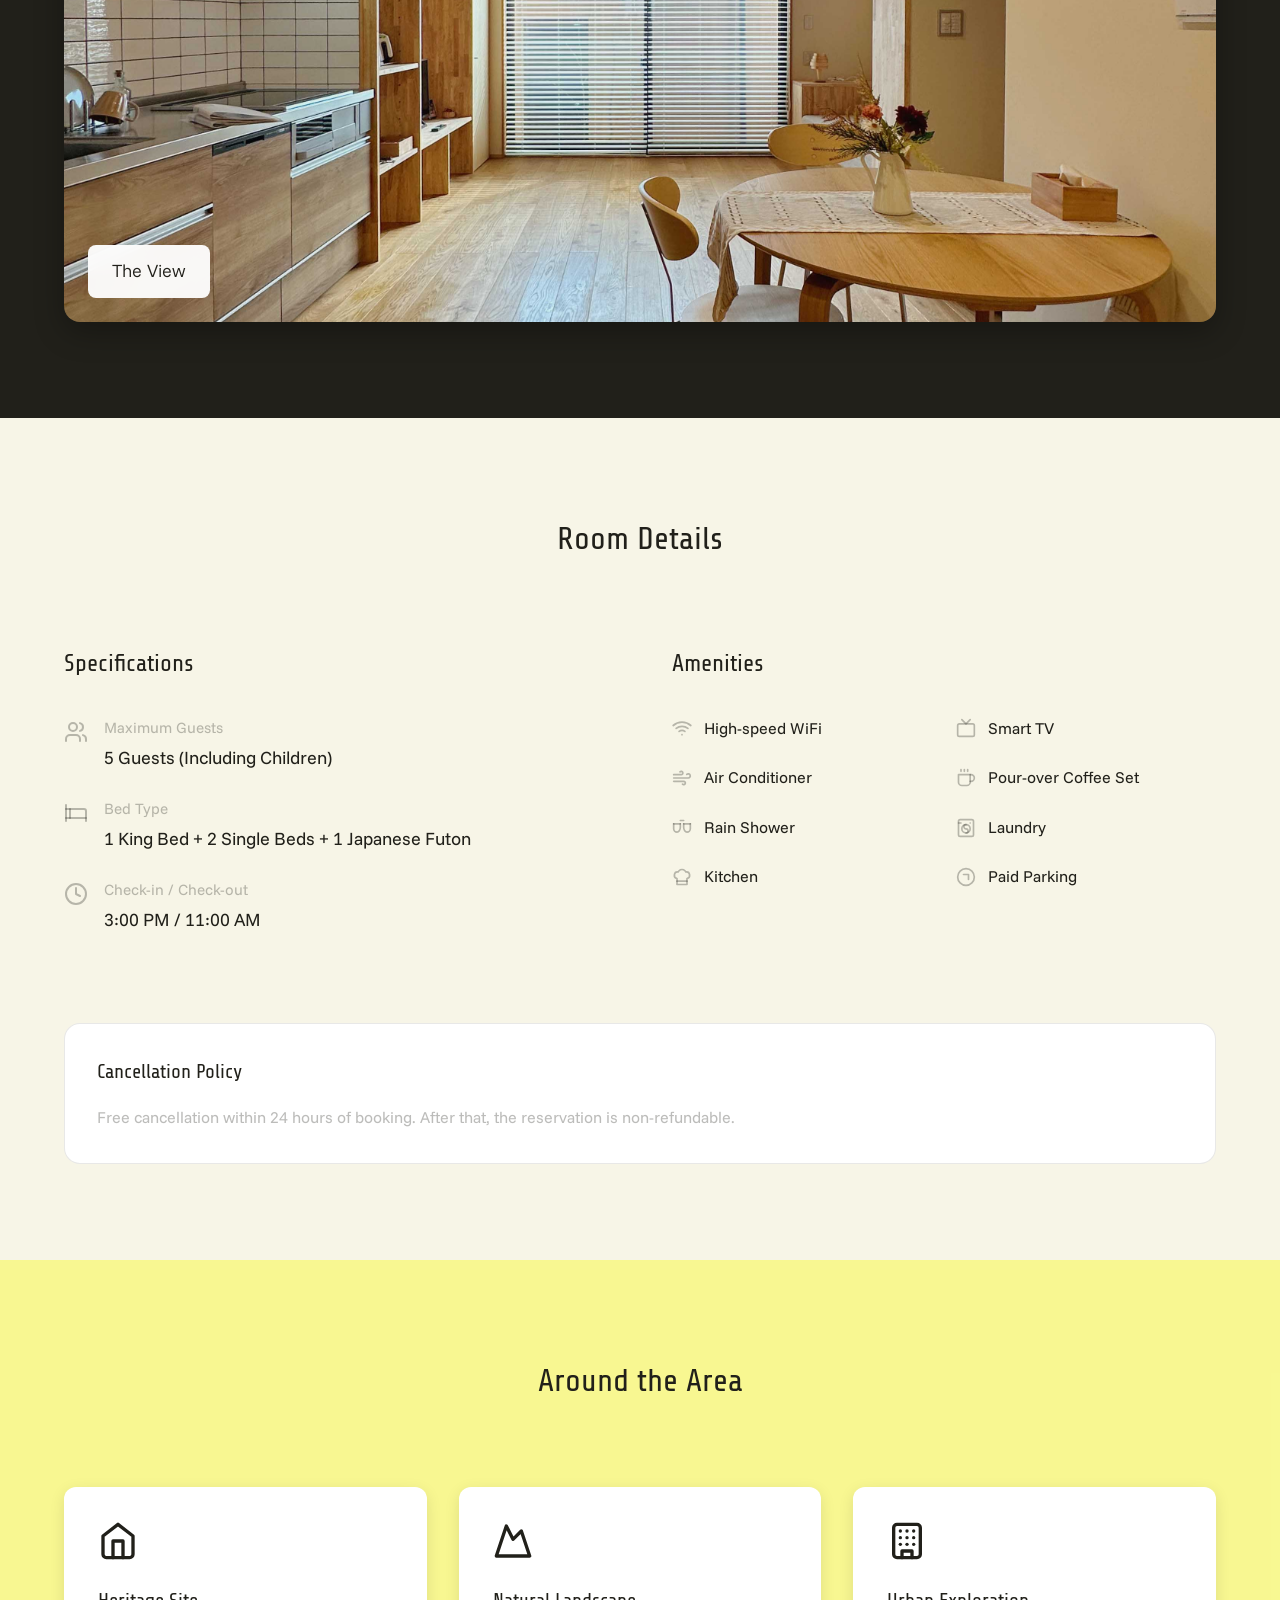
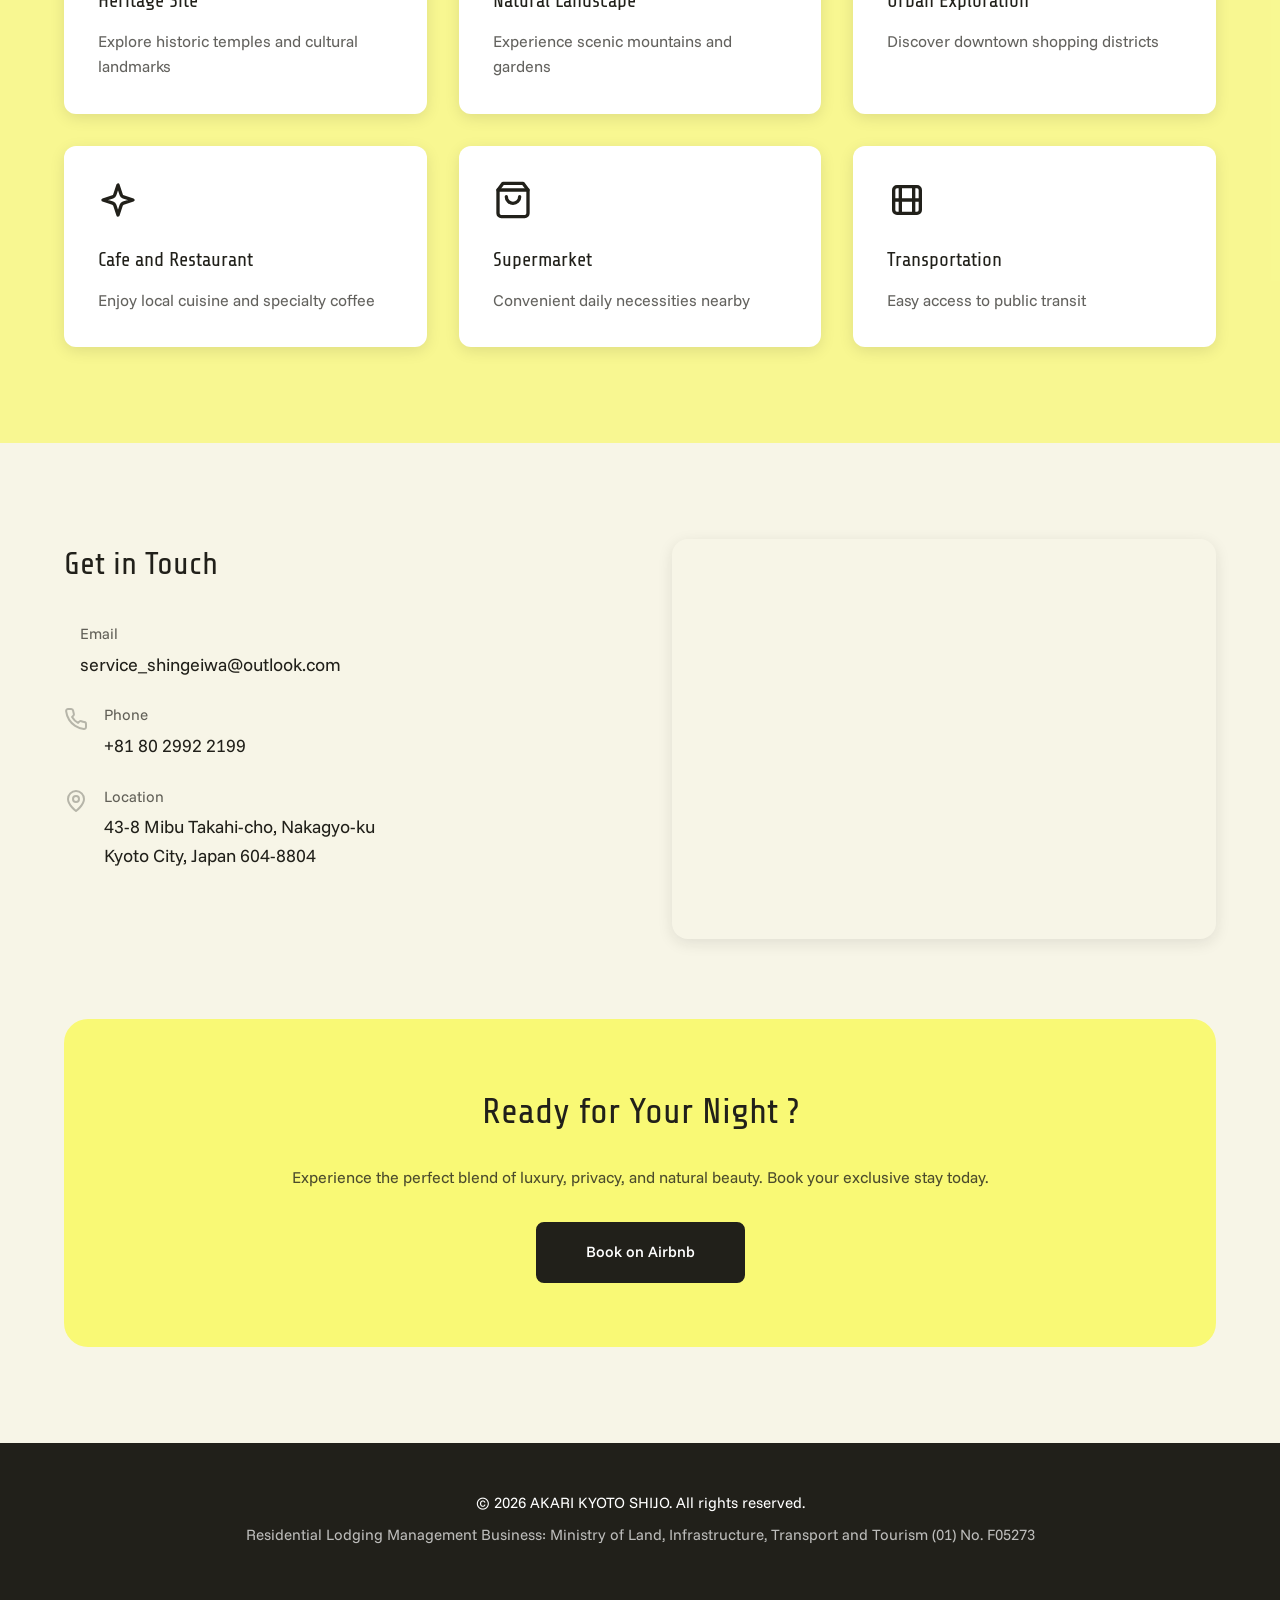
==== commit c2e4814b: "Add files via upload" ====
--- a/index.html
+++ b/index.html
@@ -301,10 +301,10 @@
                     <h2 data-i18n="contact.title">Get in Touch</h2>
                     
                     <div class="contact-item">
-                        <svg xmlns="http://www.w3.org/2000/svg" width="24" height="24" viewBox="0 0 24 24" fill="none" stroke="currentColor" stroke-width="2" stroke-linecap="round" stroke-linejoin="round"><rect width="20" height="16" x="2" y="4" rx="2"/><path d="m22 7-8.97 5.7a1.94 1.94 0 0 1-2.06 0L2 7"/></svg>
+                        <i class="icon-mail"></i>
                         <div>
                             <p class="label" data-i18n="contact.email">Email</p>
-                            <a href="mailto:Shingewa@outlook.com">Shingewa@outlook.com</a>
+                            <a href="mailto:service_shingeiwa@outlook.com">service_shingeiwa@outlook.com</a>
                         </div>
                     </div>
 
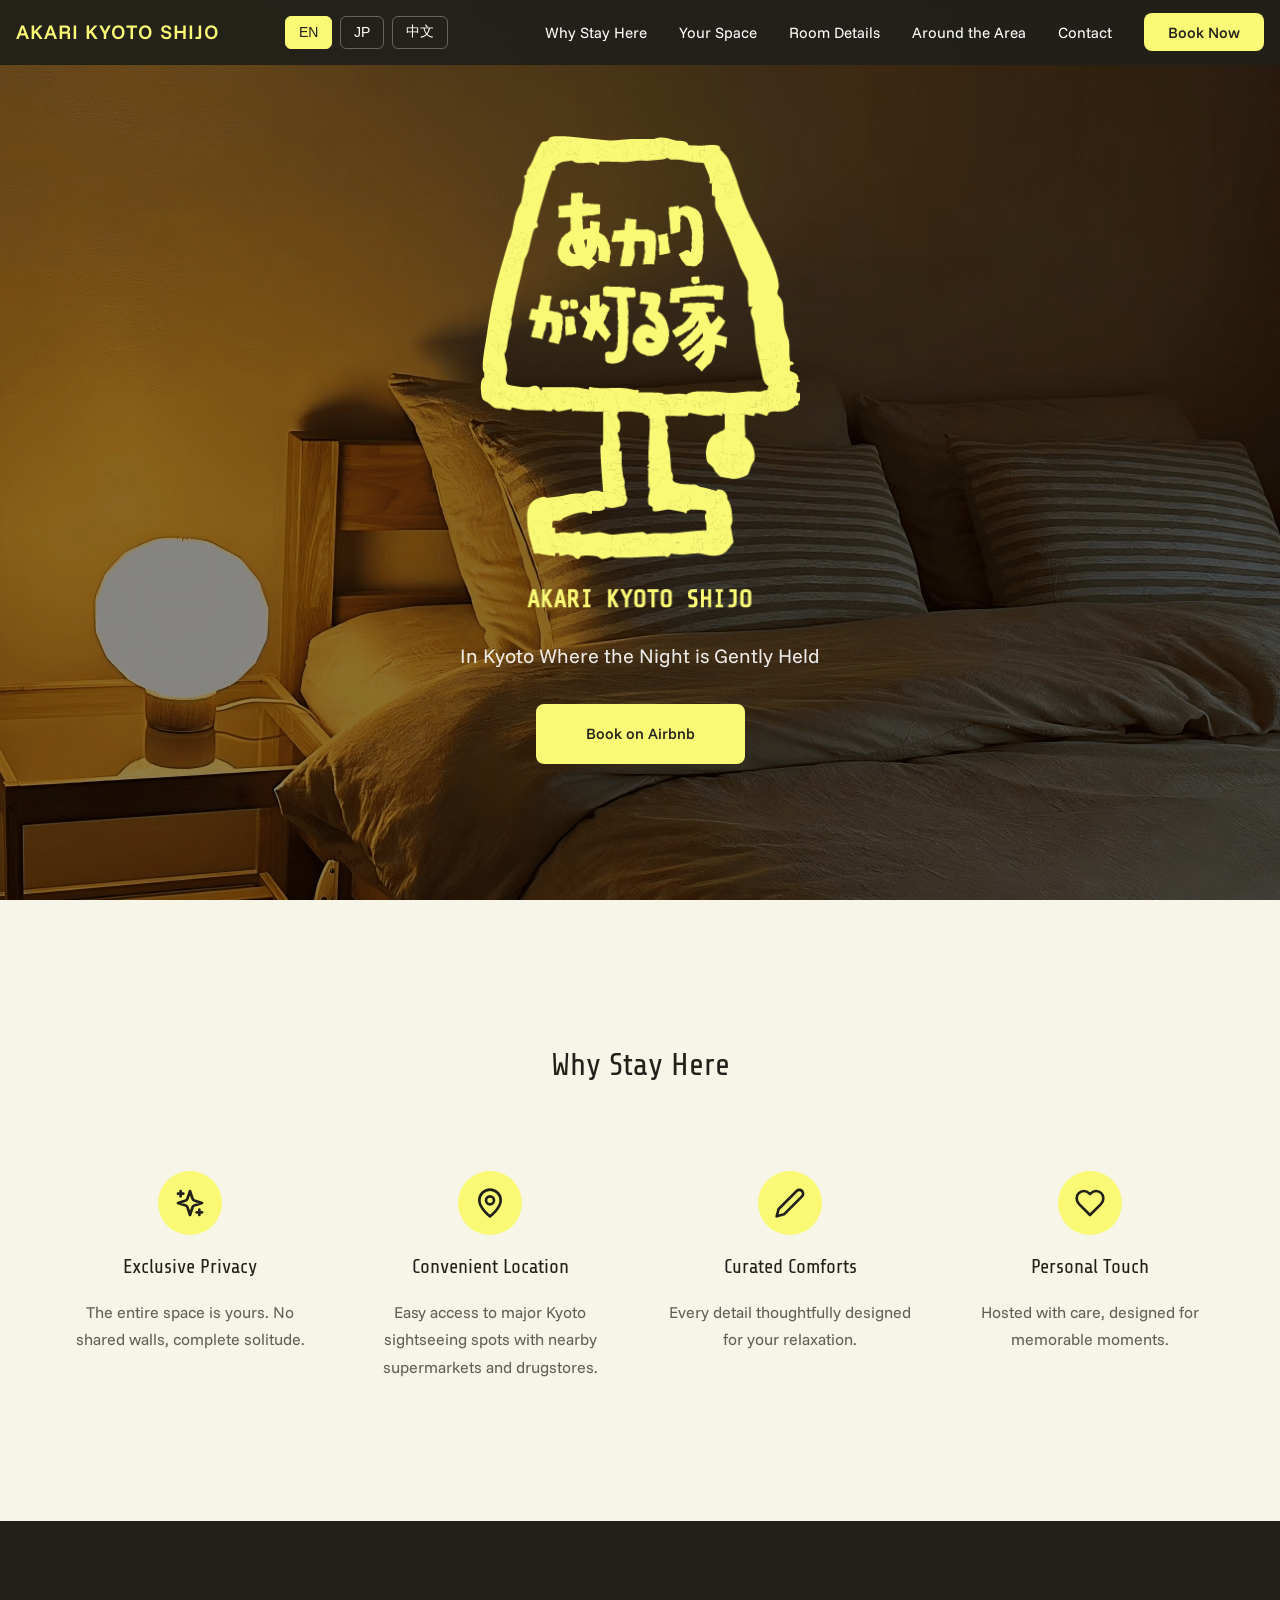
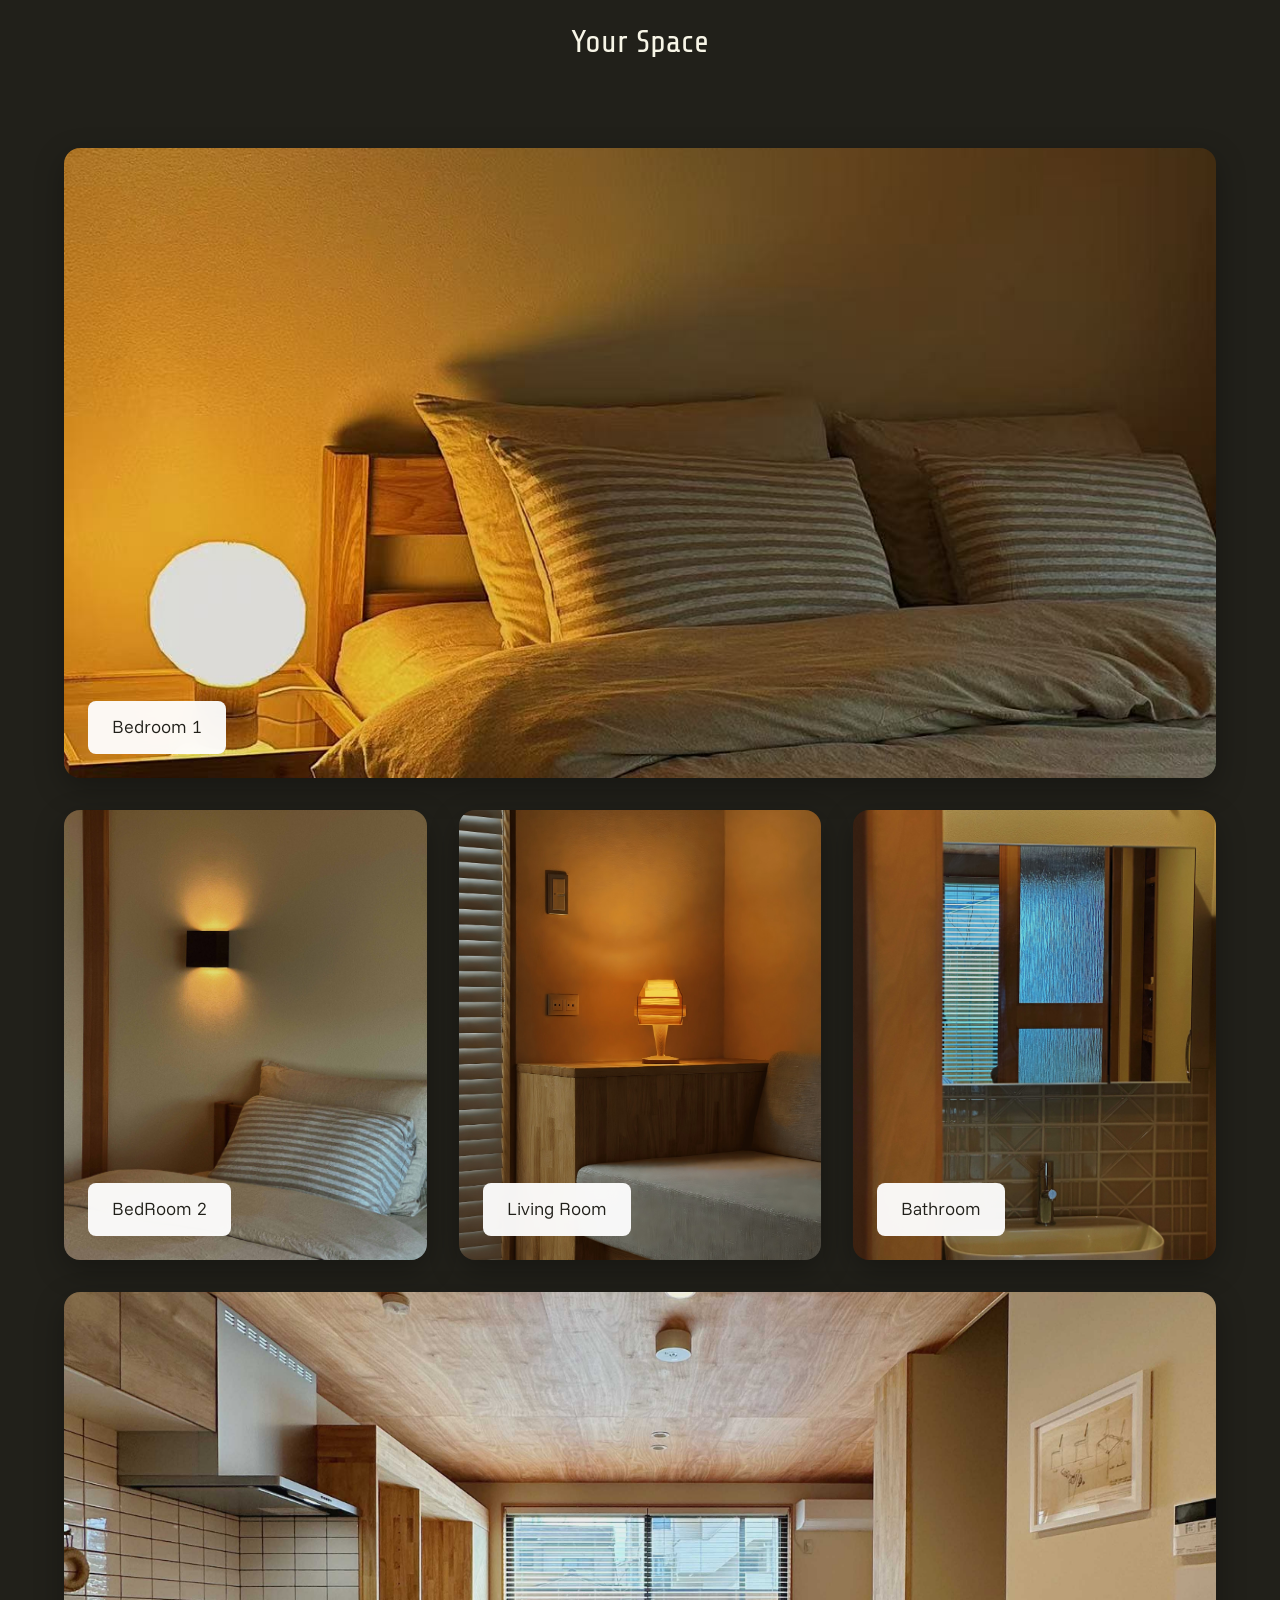
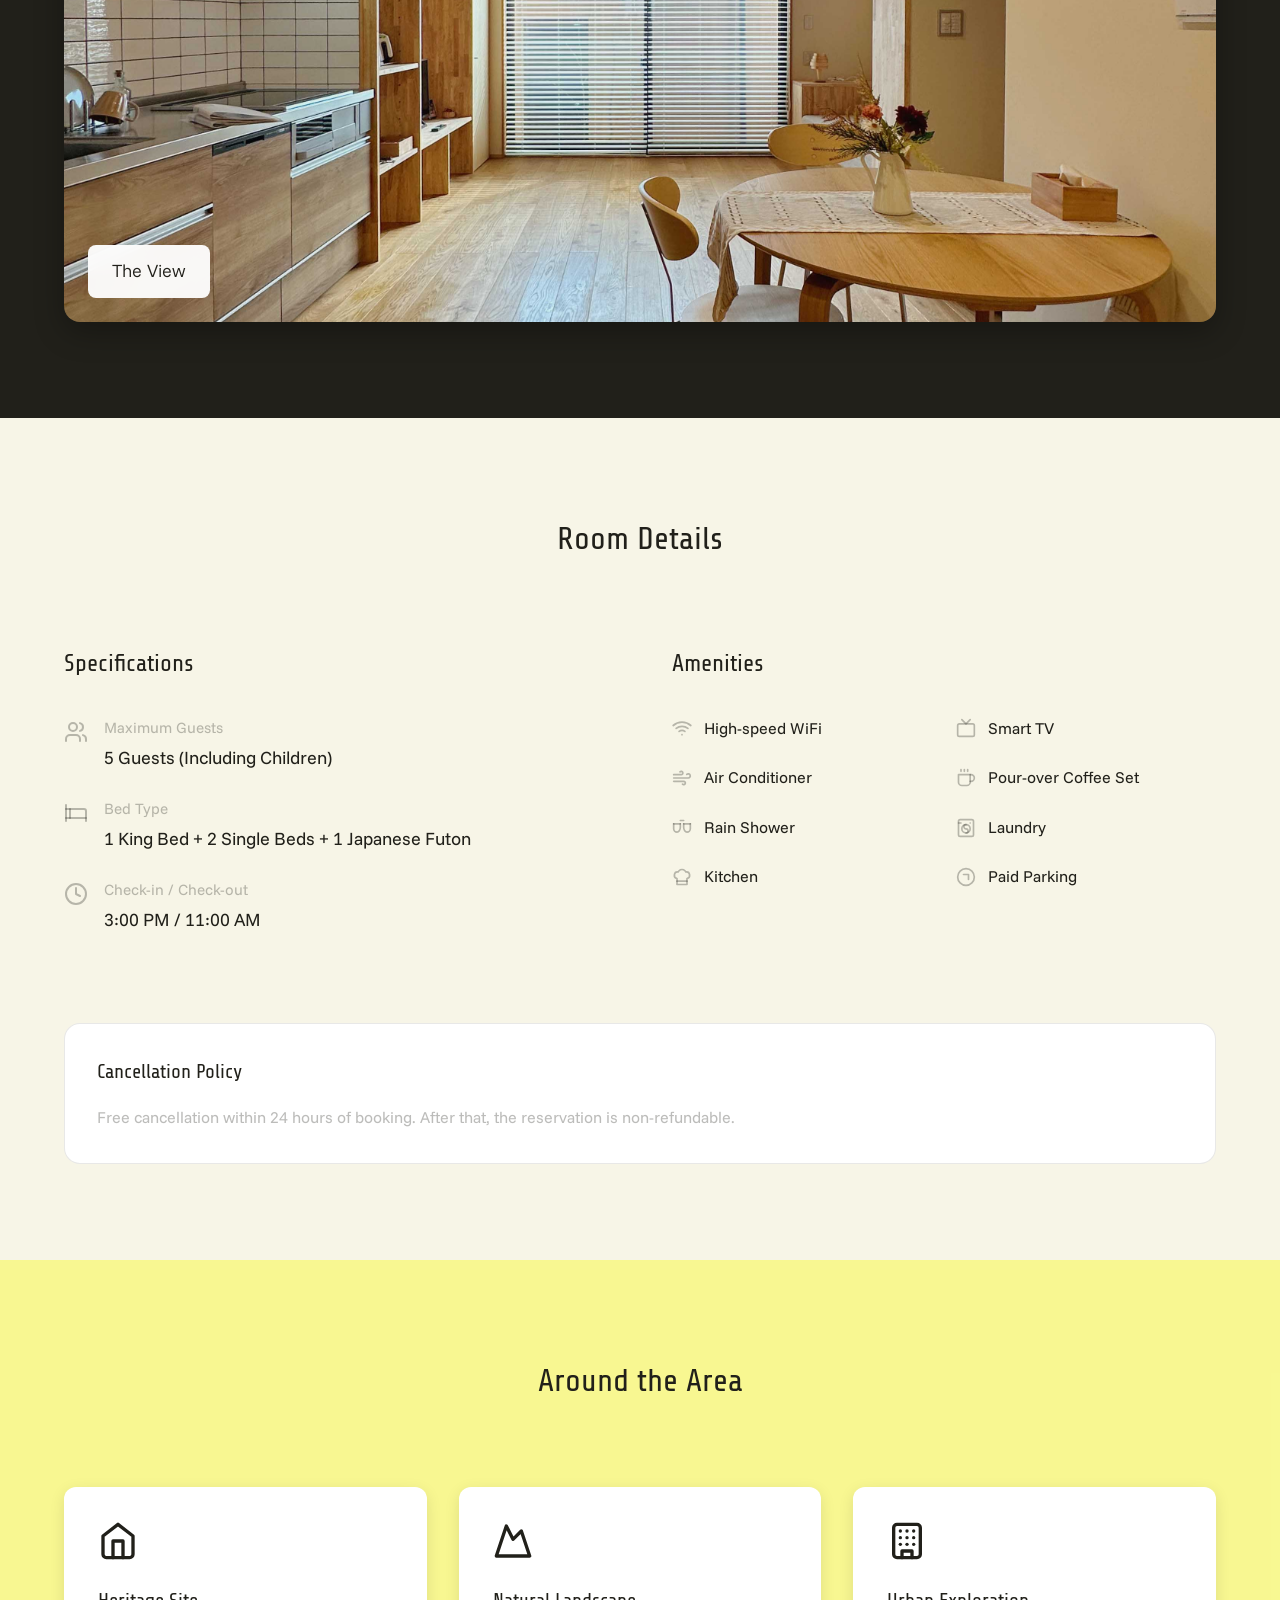
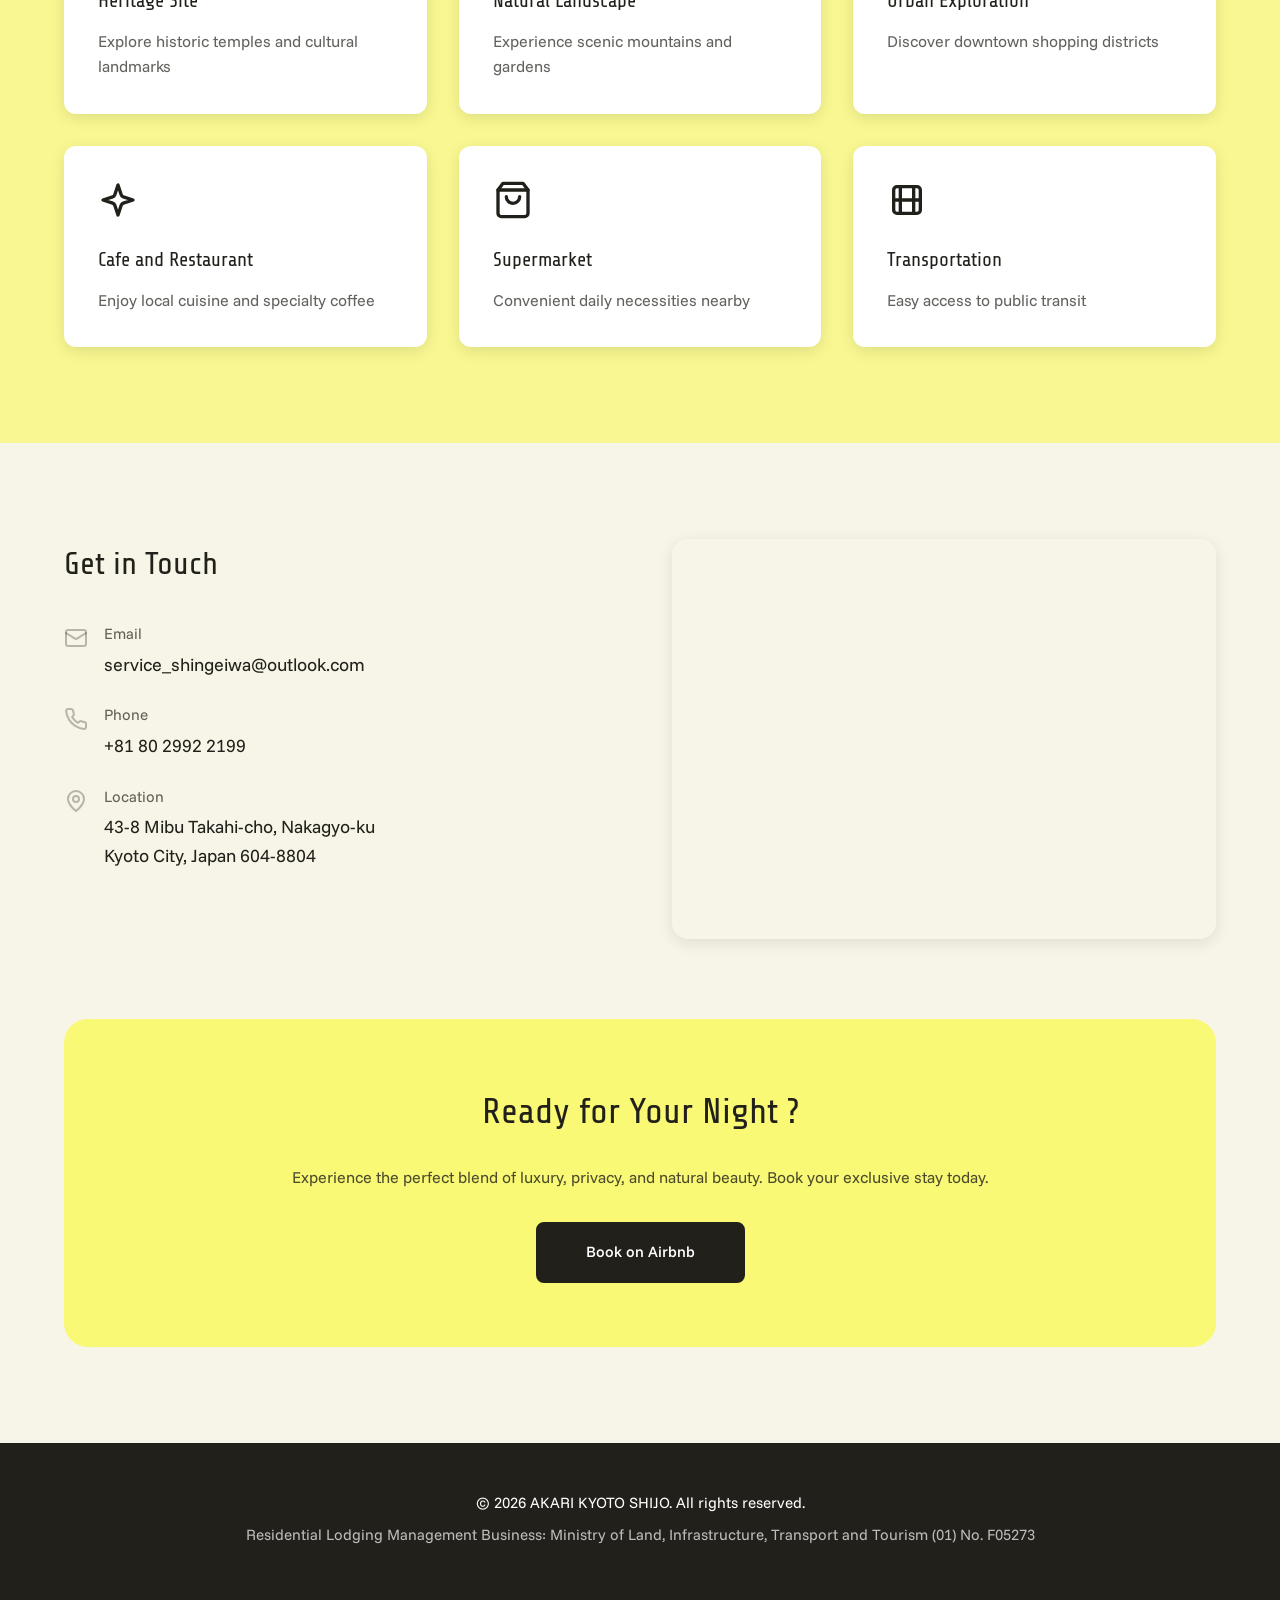
==== commit fed3f1e9: "Add files via upload" ====
--- a/index.html
+++ b/index.html
@@ -301,7 +301,7 @@
                     <h2 data-i18n="contact.title">Get in Touch</h2>
                     
                     <div class="contact-item">
-                        <i class="icon-mail"></i>
+                        <svg xmlns="http://www.w3.org/2000/svg" width="24" height="24" viewBox="0 0 24 24" fill="none" stroke="currentColor" stroke-width="2" stroke-linecap="round" stroke-linejoin="round"><rect width="20" height="16" x="2" y="4" rx="2"/><path d="m2 7 8.97 5.7a1.94 1.94 0 0 0 2.06 0L22 7"/></svg>
                         <div>
                             <p class="label" data-i18n="contact.email">Email</p>
                             <a href="mailto:service_shingeiwa@outlook.com">service_shingeiwa@outlook.com</a>
